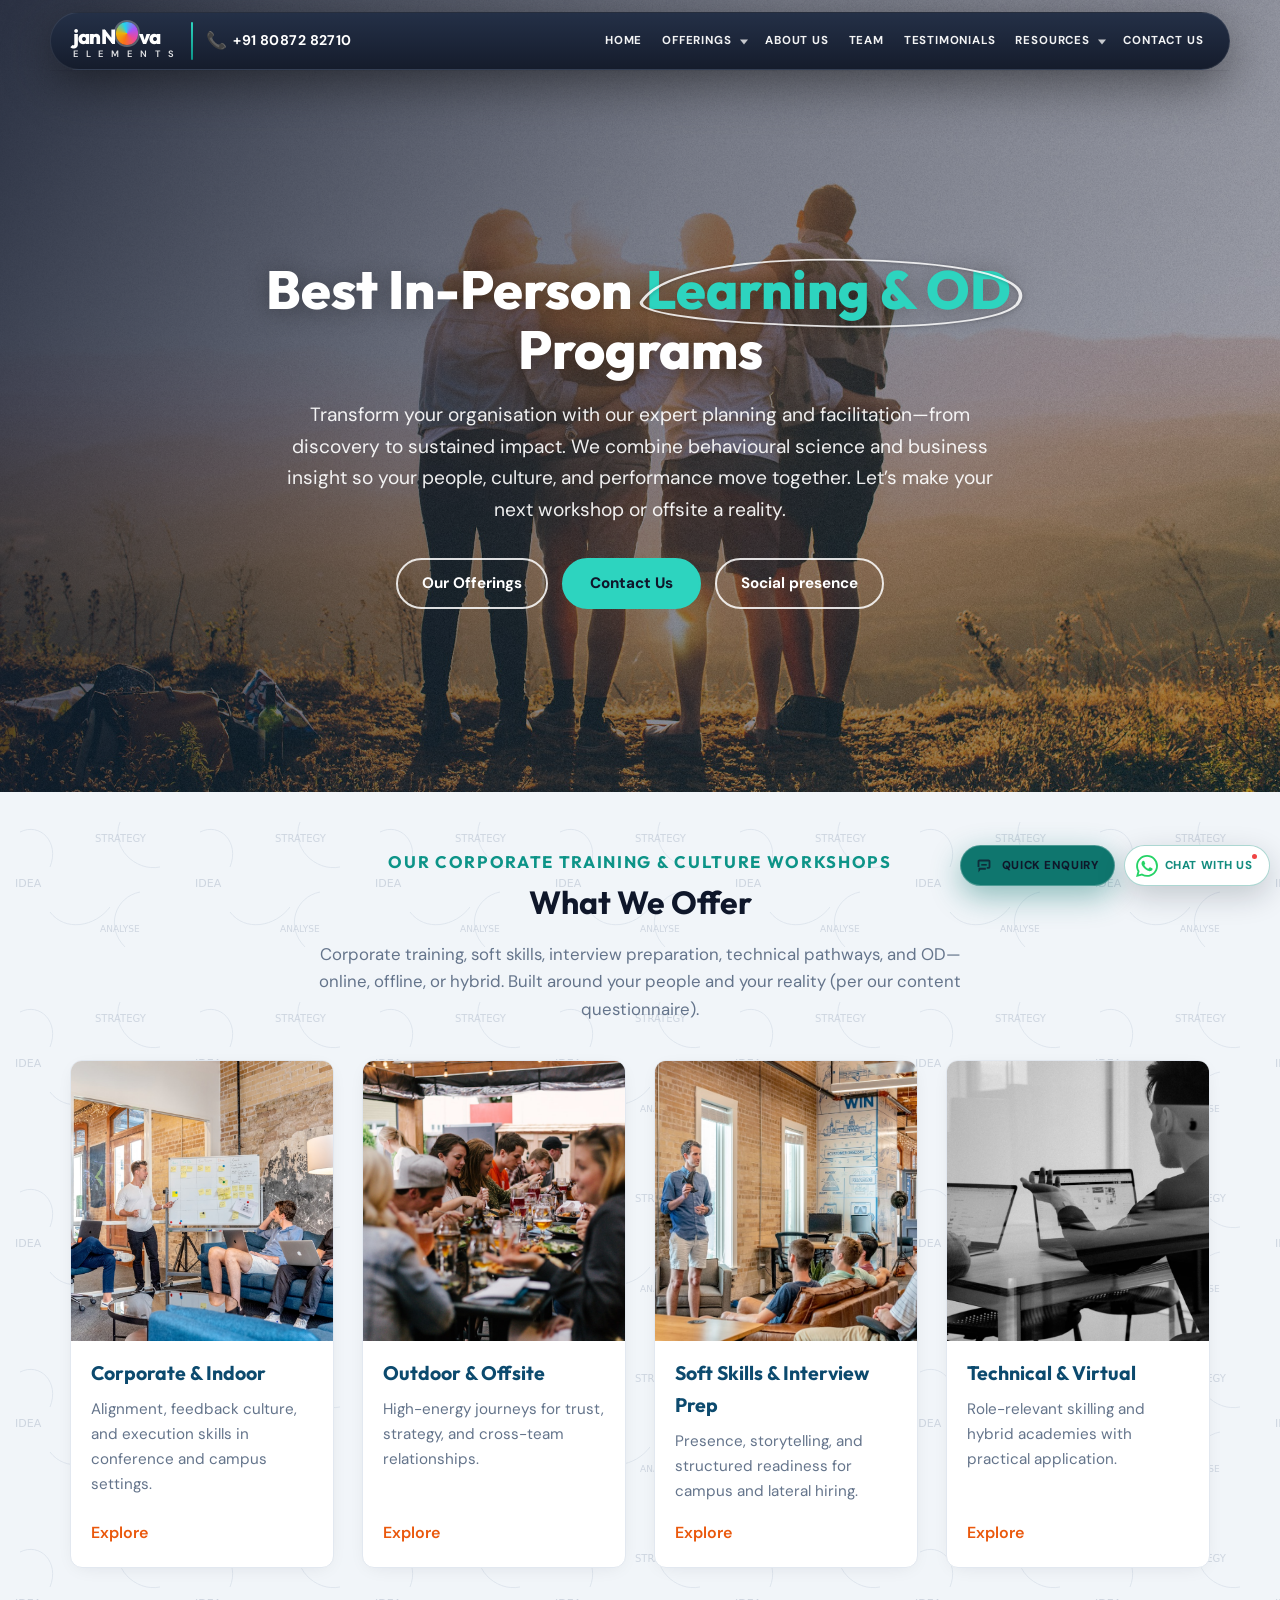
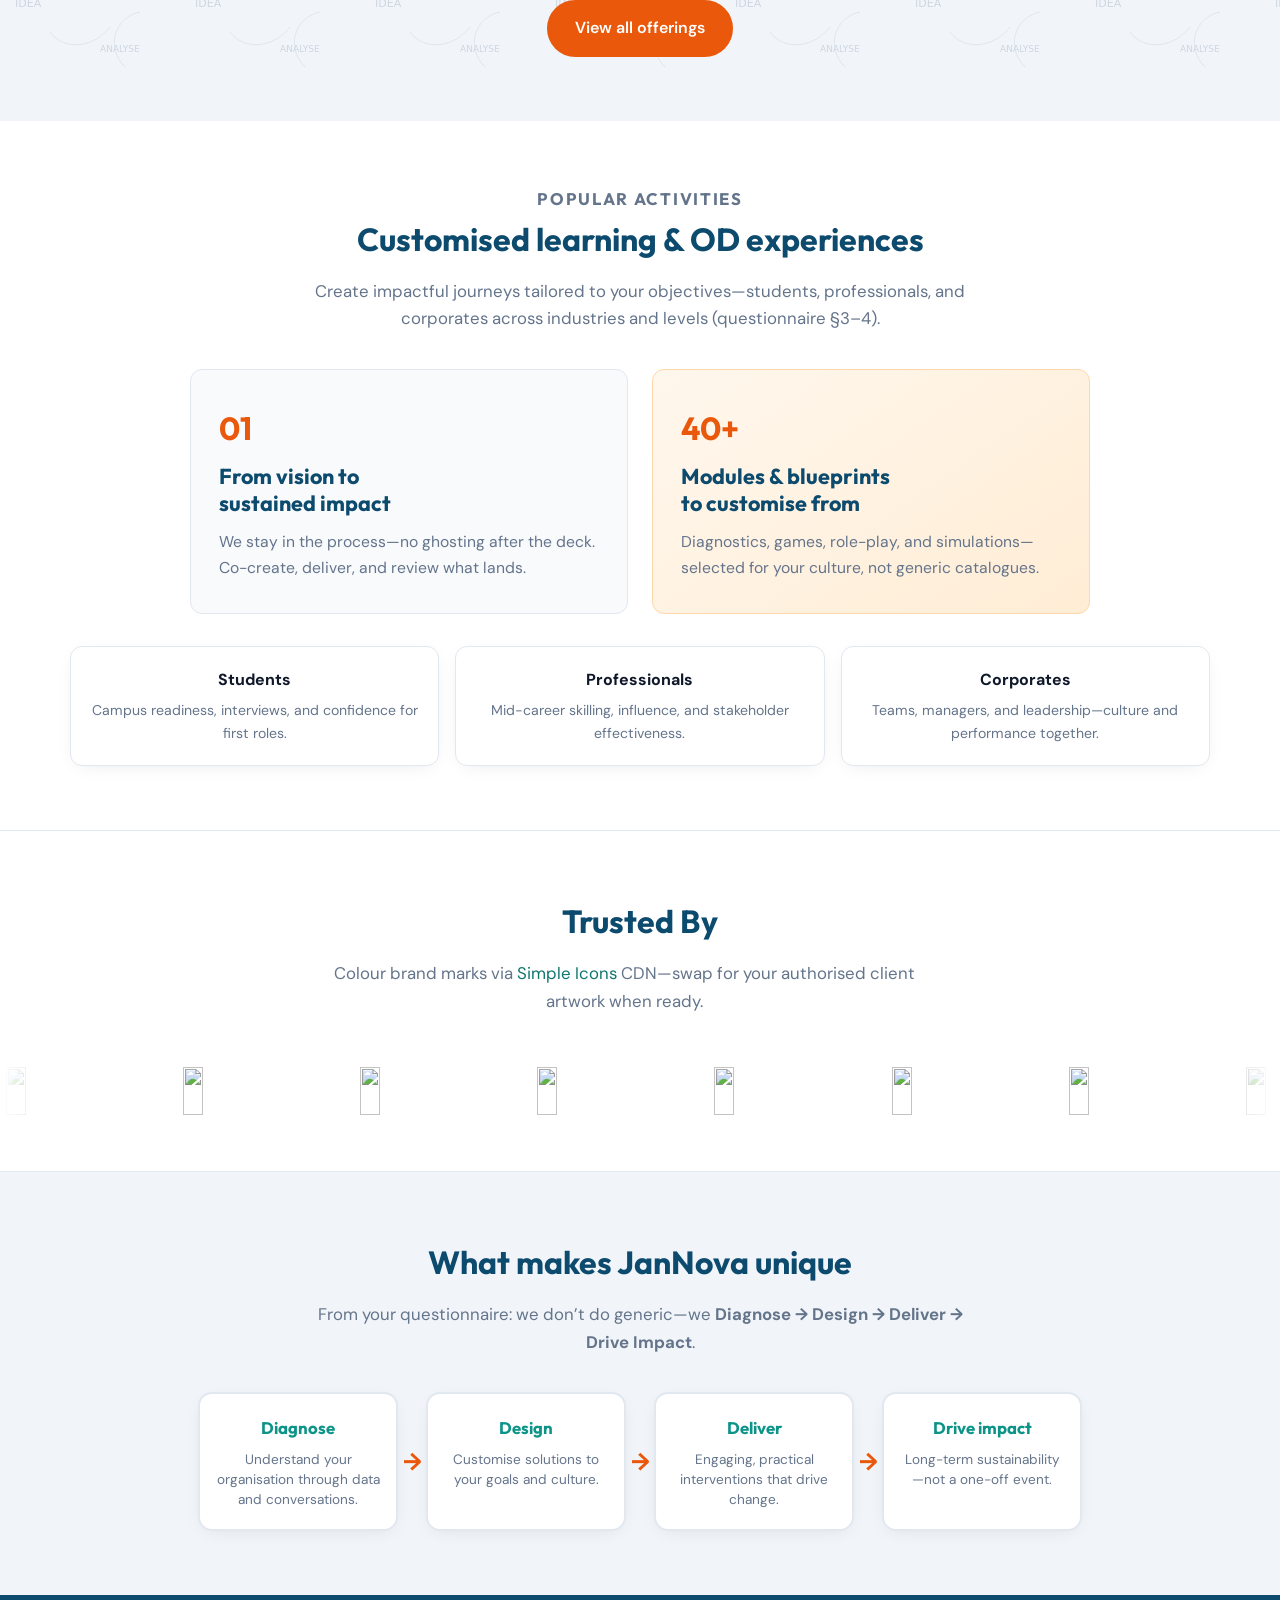
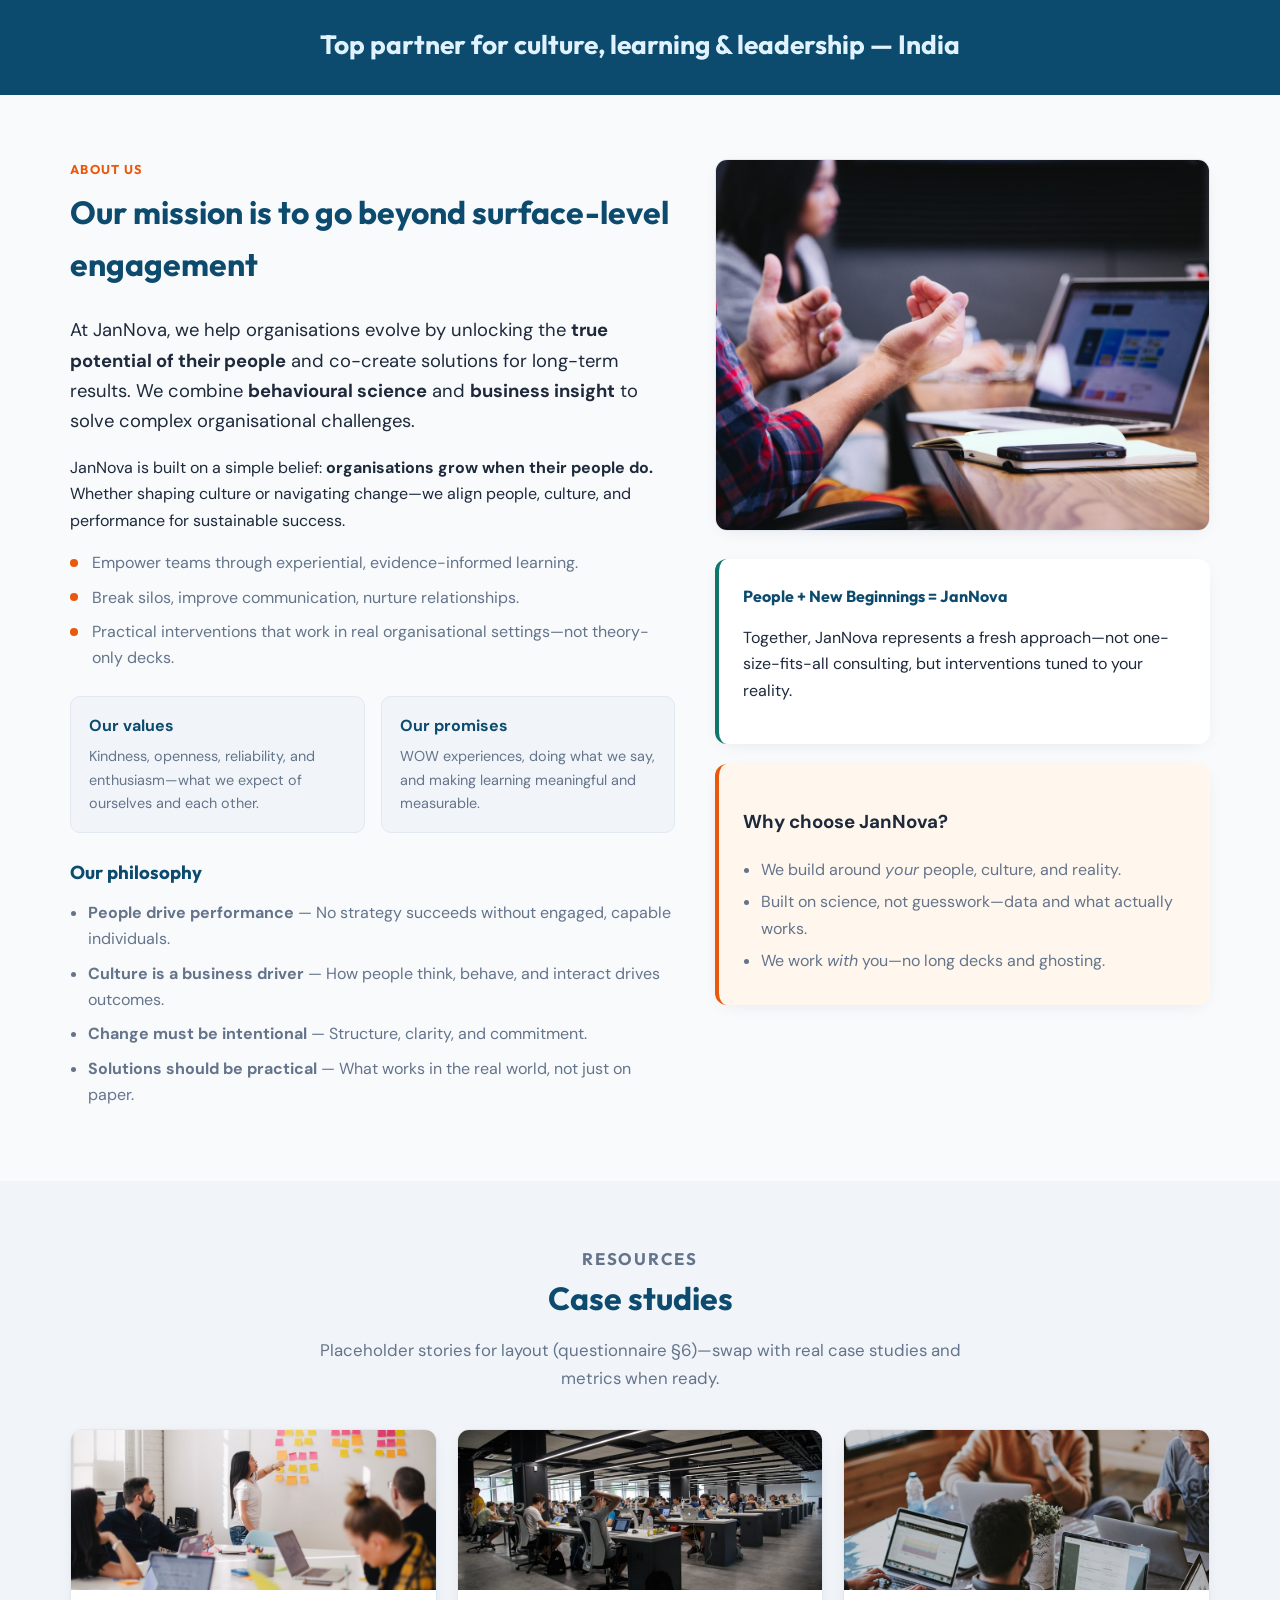
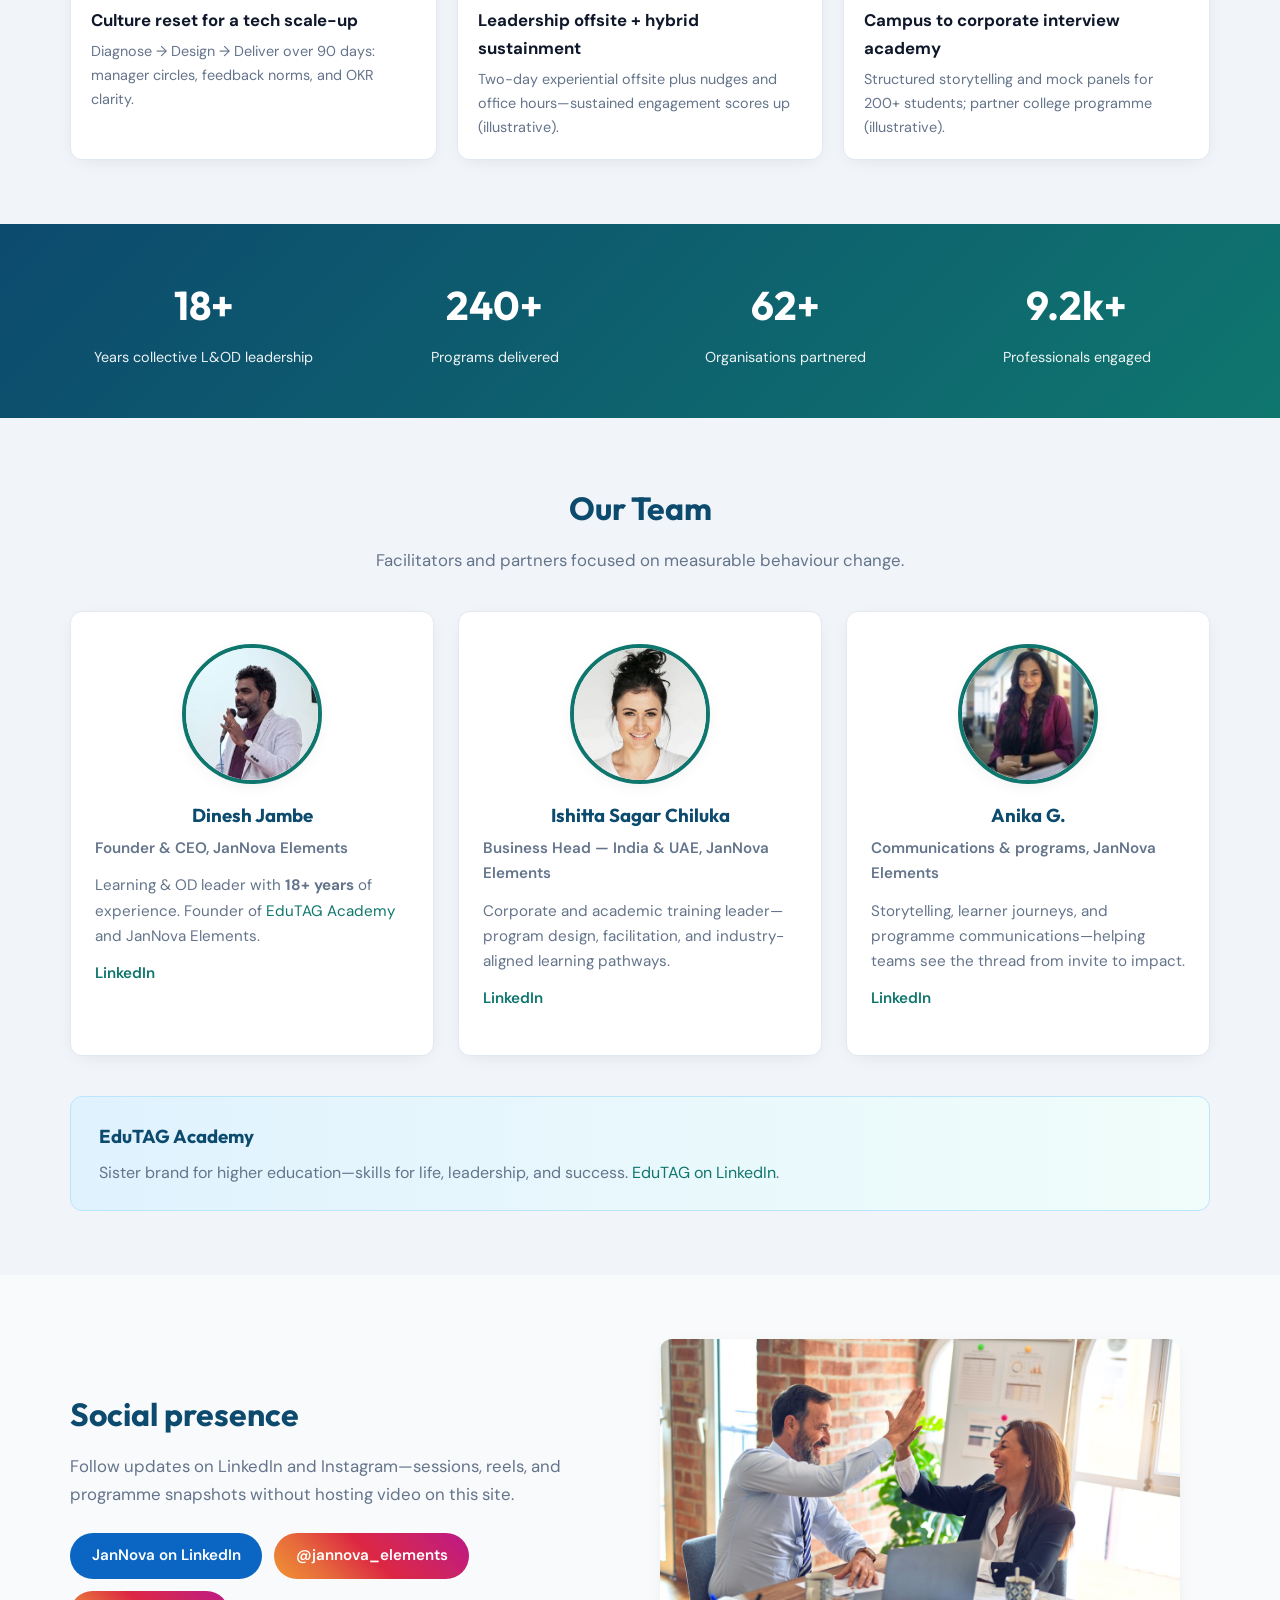
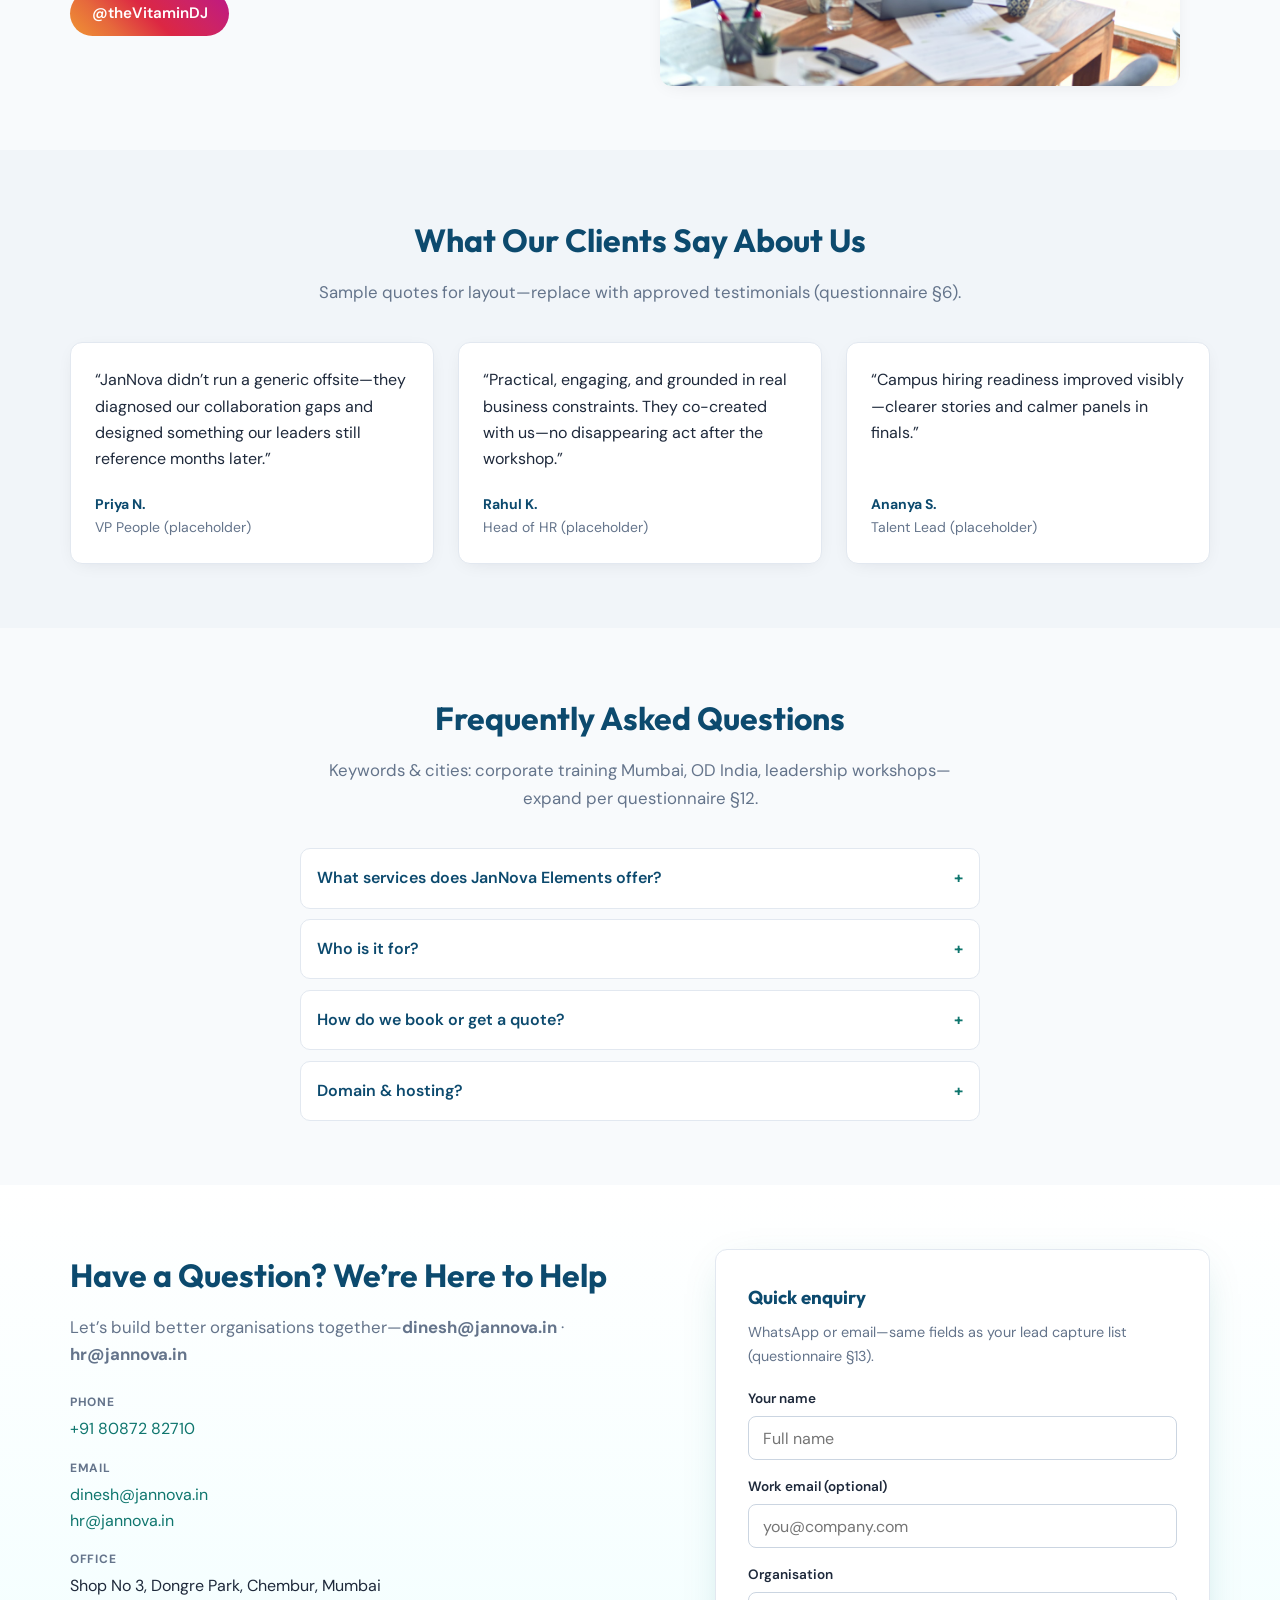
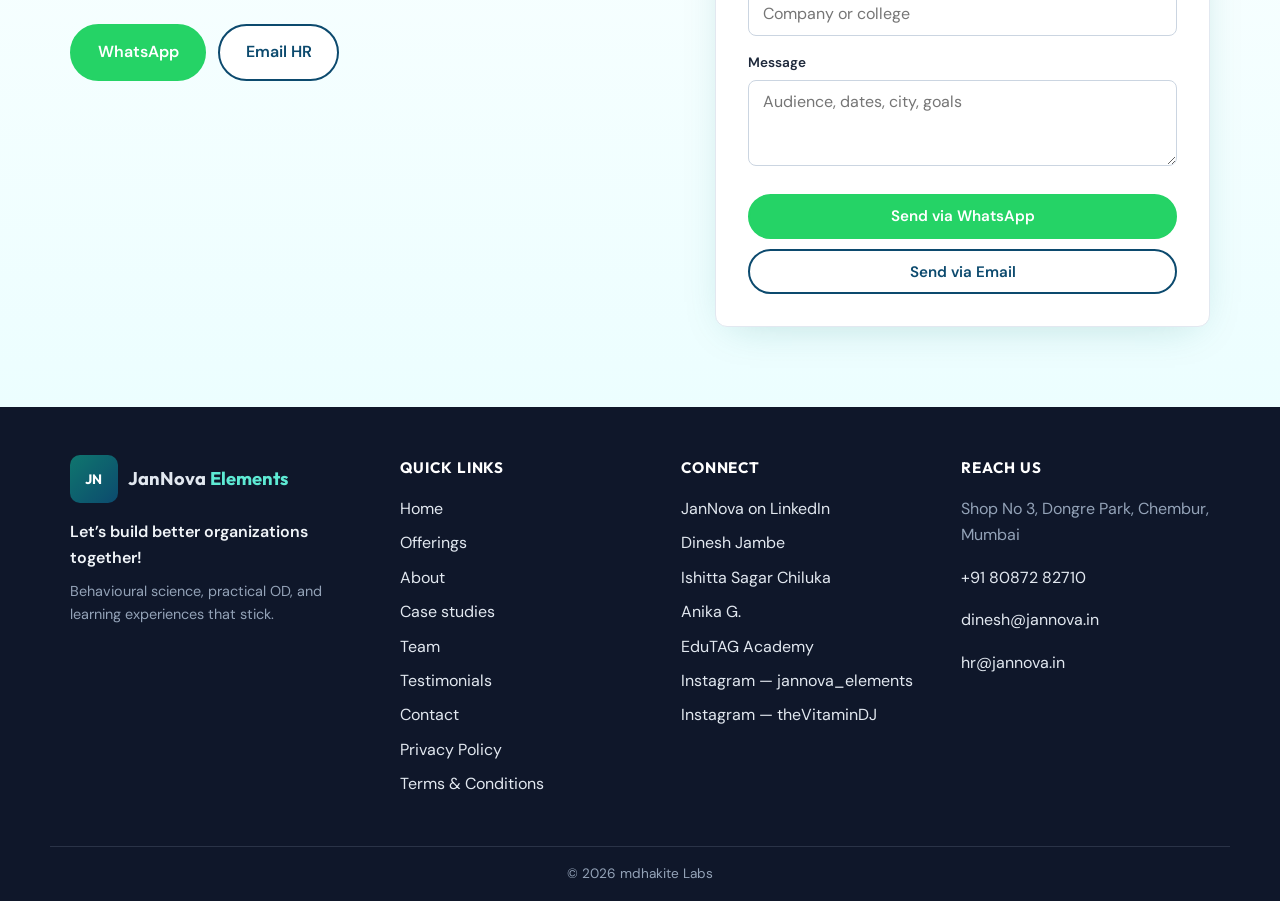
==== index.html @ 7cce92ab "Publish JanNova static site for GitHub Pages Co-authored-by: Cursor <cursoragent@cursor.com>" ====
<!DOCTYPE html>
<html lang="en">
<head>
  <meta charset="UTF-8">
  <meta name="viewport" content="width=device-width, initial-scale=1.0">
  <title>JanNova Elements | Corporate Training, Culture &amp; OD — Mumbai &amp; India</title>
  <meta name="description" content="JanNova Elements: experiential learning, leadership workshops, and organisational development. Diagnose → Design → Deliver → Drive Impact. Chembur, Mumbai.">
  <link rel="preconnect" href="https://fonts.googleapis.com">
  <link rel="preconnect" href="https://fonts.gstatic.com" crossorigin>
  <link rel="preconnect" href="https://cdn.simpleicons.org">
  <link href="https://fonts.googleapis.com/css2?family=DM+Sans:ital,opsz,wght@0,9..40,400;0,9..40,500;0,9..40,600;0,9..40,700;1,9..40,400&family=Outfit:wght@500;600;700;800&display=swap" rel="stylesheet">
  <link rel="stylesheet" href="css/styles.css">
  <link rel="stylesheet" href="css/home-korelate.css">
</head>
<body class="page--home page--korelate-nav">
  <a class="skip-link" href="#main">Skip to content</a>

  <div class="header-wrap header-wrap--korelate" id="headerWrap">
    <header class="site-header site-header--korelate site-header--pill" id="header">
      <div class="site-header__inner site-header__inner--korelate">
        <a href="index.html" class="logo-pill" aria-label="JanNova Elements home">
          <span class="logo-pill__word">janN<span class="logo__korelate-o" aria-hidden="true"></span>va</span>
          <span class="logo-pill__tag">E L E M E N T S</span>
        </a>
        <span class="site-header__divider--teal" aria-hidden="true"></span>
        <a href="tel:+918087282710" class="site-header__phone-pill"><span class="phone-call-emoji" aria-hidden="true">📞</span> +91 80872 82710</a>
        <span class="site-header__spacer" aria-hidden="true"></span>
        <button type="button" class="nav-toggle nav-toggle--on-dark" id="navToggle" aria-label="Open menu" aria-expanded="false" aria-controls="primaryNav">
          <span></span><span></span><span></span>
        </button>
        <nav class="nav" id="primaryNav" aria-label="Primary">
          <div class="nav-drawer__head">
            <a href="index.html" class="nav-drawer__logo" aria-label="JanNova Elements home">
              <span class="nav-drawer__logo-word">janN<span class="logo__korelate-o" aria-hidden="true"></span>va</span>
              <span class="nav-drawer__logo-tag">E L E M E N T S</span>
            </a>
            <button type="button" class="nav-drawer__close" id="navDrawerClose" aria-label="Close menu">
              <span aria-hidden="true">&times;</span>
            </button>
          </div>
          <ul class="nav__list">
            <li><a href="index.html">Home</a></li>
            <li class="nav__item nav__item--has-sub">
              <a href="offerings.html" class="nav__parent">Offerings</a>
              <button type="button" class="nav__sub-toggle" aria-expanded="false" aria-controls="submenu-offerings" aria-label="Offerings submenu"></button>
              <ul class="nav__sub" id="submenu-offerings">
                <li><a href="offerings.html#experiential">Experiential &amp; Indoor</a></li>
                <li><a href="offerings.html#outdoor">Outdoor &amp; Offsites</a></li>
                <li><a href="offerings.html#leadership">Leadership &amp; Academies</a></li>
                <li><a href="offerings.html#csr">CSR &amp; Purpose Labs</a></li>
                <li><a href="offerings.html#virtual">Virtual &amp; Hybrid</a></li>
              </ul>
            </li>
            <li><a href="index.html#about">About Us</a></li>
            <li><a href="index.html#team">Team</a></li>
            <li><a href="index.html#testimonials">Testimonials</a></li>
            <li class="nav__item nav__item--has-sub">
              <a href="#case-studies" class="nav__parent">Resources</a>
              <button type="button" class="nav__sub-toggle" aria-expanded="false" aria-controls="submenu-resources" aria-label="Resources submenu"></button>
              <ul class="nav__sub" id="submenu-resources">
                <li><a href="#case-studies">Case Studies</a></li>
              </ul>
            </li>
            <li><a href="index.html#contact">Contact Us</a></li>
          </ul>
          <div class="nav-drawer__footer">
            <a class="nav-drawer__cta nav-drawer__cta--enquiry" href="#contact">Quick Enquiry</a>
            <a class="nav-drawer__cta nav-drawer__cta--wa" href="https://wa.me/918087282710" target="_blank" rel="noopener noreferrer">Chat With Us</a>
          </div>
        </nav>
      </div>
    </header>
  </div>

  <div class="nav-backdrop" id="navBackdrop" aria-hidden="true"></div>

  <main id="main">
    <section class="hero-full" id="home">
      <div class="hero-full__bg hero-full__bg--home" role="img" aria-label="Team celebrating together outdoors"></div>
      <div class="hero-full__overlay"></div>
      <div class="container hero-full__content">
        <h1>
          Best In-Person
          <span style="white-space:nowrap">
            <span class="hero-full__accent" style="position:relative;display:inline-block;padding:0 0.06em">
              Learning &amp; OD
              <svg class="hero-full__ring" viewBox="0 0 320 120" preserveAspectRatio="none" aria-hidden="true">
                <path d="M 24 78 C 40 28 120 12 200 20 C 280 28 310 52 298 82 C 286 108 220 118 140 112 C 60 106 20 92 24 78 Z" />
              </svg>
            </span>
          </span>
          Programs
        </h1>
        <p class="hero-full__lede">Transform your organisation with our expert planning and facilitation—from discovery to sustained impact. We combine behavioural science and business insight so your people, culture, and performance move together. Let’s make your next workshop or offsite a reality.</p>
        <div class="hero-full__actions">
          <a class="btn btn--hero-outline" href="offerings.html">Our Offerings</a>
          <a class="btn btn--hero-primary" href="#contact">Contact Us</a>
          <a class="btn btn--hero-outline" href="#social">Social presence</a>
        </div>
      </div>
    </section>

    <section class="section section--doodle section--offerings-preview" id="offerings-preview" aria-labelledby="offerings-preview-title">
      <div class="container">
        <header class="section__head section__head--center">
          <p class="section__kicker" id="offerings-preview-title">Our Corporate Training &amp; Culture Workshops</p>
          <h2>What We Offer</h2>
          <p>Corporate training, soft skills, interview preparation, technical pathways, and OD—online, offline, or hybrid. Built around your people and your reality (per our content questionnaire).</p>
        </header>
        <div class="cards cards--4">
          <article class="card card--offer">
            <div class="card__img-wrap">
              <img src="images/home/offering-indoor.jpg" alt="Indoor team workshop" width="600" height="380" loading="lazy">
            </div>
            <h3>Corporate &amp; Indoor</h3>
            <p>Alignment, feedback culture, and execution skills in conference and campus settings.</p>
            <a href="offerings.html#experiential" class="card__link">Explore</a>
          </article>
          <article class="card card--offer">
            <div class="card__img-wrap">
              <img src="images/home/offering-outdoor.jpg" alt="Outdoor team building" width="600" height="380" loading="lazy">
            </div>
            <h3>Outdoor &amp; Offsite</h3>
            <p>High-energy journeys for trust, strategy, and cross-team relationships.</p>
            <a href="offerings.html#outdoor" class="card__link">Explore</a>
          </article>
          <article class="card card--offer">
            <div class="card__img-wrap">
              <img src="images/home/offering-leadership.jpg" alt="Leadership workshop" width="600" height="380" loading="lazy">
            </div>
            <h3>Soft Skills &amp; Interview Prep</h3>
            <p>Presence, storytelling, and structured readiness for campus and lateral hiring.</p>
            <a href="offerings.html#leadership" class="card__link">Explore</a>
          </article>
          <article class="card card--offer">
            <div class="card__img-wrap">
              <img src="images/home/offering-hybrid.jpg" alt="Hybrid learning" width="600" height="380" loading="lazy">
            </div>
            <h3>Technical &amp; Virtual</h3>
            <p>Role-relevant skilling and hybrid academies with practical application.</p>
            <a href="offerings.html#virtual" class="card__link">Explore</a>
          </article>
        </div>
        <div class="section__actions">
          <a class="btn btn--primary btn--lg" href="offerings.html">View all offerings</a>
        </div>
      </div>
    </section>

    <section class="section section--highlights" id="highlights">
      <div class="container">
        <header class="section__head section__head--center">
          <p class="section__kicker">Popular Activities</p>
          <h2>Customised learning &amp; OD experiences</h2>
          <p>Create impactful journeys tailored to your objectives—students, professionals, and corporates across industries and levels (questionnaire §3–4).</p>
        </header>
        <div class="highlights-split">
          <div class="highlight-tile">
            <span class="highlight-tile__num">01</span>
            <h3>From vision to<br>sustained impact</h3>
            <p>We stay in the process—no ghosting after the deck. Co-create, deliver, and review what lands.</p>
          </div>
          <div class="highlight-tile highlight-tile--accent">
            <span class="highlight-tile__num">40+</span>
            <h3>Modules &amp; blueprints<br>to customise from</h3>
            <p>Diagnostics, games, role-play, and simulations—selected for your culture, not generic catalogues.</p>
          </div>
        </div>
        <div class="audience-row" aria-label="Who we serve">
          <div class="audience-card">
            <h3>Students</h3>
            <p>Campus readiness, interviews, and confidence for first roles.</p>
          </div>
          <div class="audience-card">
            <h3>Professionals</h3>
            <p>Mid-career skilling, influence, and stakeholder effectiveness.</p>
          </div>
          <div class="audience-card">
            <h3>Corporates</h3>
            <p>Teams, managers, and leadership—culture and performance together.</p>
          </div>
        </div>
      </div>
    </section>

    <section class="section section--clients section--marquee-wrap" aria-labelledby="trusted-heading">
      <div class="container">
        <header class="section__head section__head--center">
          <h2 id="trusted-heading">Trusted By</h2>
          <p class="trusted-note">Colour brand marks via <a href="https://simpleicons.org/" rel="noopener noreferrer">Simple Icons</a> CDN—swap for your authorised client artwork when ready.</p>
        </header>
      </div>
      <div class="marquee marquee--brands" aria-hidden="true">
        <div class="marquee__track">
          <div class="marquee__group">
            <img src="https://cdn.simpleicons.org/google/4285F4" width="110" height="48" alt="">
            <img src="https://cdn.simpleicons.org/shell/FFD500" width="110" height="48" alt="">
            <img src="https://cdn.simpleicons.org/meta/0668E1" width="110" height="48" alt="">
            <img src="https://cdn.simpleicons.org/siemens/009999" width="110" height="48" alt="">
            <img src="https://cdn.simpleicons.org/accenture/A100FF" width="110" height="48" alt="">
            <img src="https://cdn.simpleicons.org/infosys/007CC3" width="110" height="48" alt="">
            <img src="https://cdn.simpleicons.org/wipro/341A64" width="110" height="48" alt="">
            <img src="https://cdn.simpleicons.org/tcs/E2000F" width="110" height="48" alt="">
            <img src="https://cdn.simpleicons.org/hcl/0F62FE" width="110" height="48" alt="">
            <img src="https://cdn.simpleicons.org/cocacola/F40009" width="110" height="48" alt="">
            <img src="https://cdn.simpleicons.org/sap/0FAAFF" width="110" height="48" alt="">
            <img src="https://cdn.simpleicons.org/spotify/1DB954" width="110" height="48" alt="">
            <img src="https://cdn.simpleicons.org/netflix/E50914" width="110" height="48" alt="">
            <img src="https://cdn.simpleicons.org/mcdonalds/FFBC0D" width="110" height="48" alt="">
            <img src="https://cdn.simpleicons.org/starbucks/00704A" width="110" height="48" alt="">
            <img src="https://cdn.simpleicons.org/uber/000000" width="110" height="48" alt="">
            <img src="https://cdn.simpleicons.org/airbnb/FF5A5F" width="110" height="48" alt="">
            <img src="https://cdn.simpleicons.org/adidas/000000" width="110" height="48" alt="">
            <img src="https://cdn.simpleicons.org/youtube/FF0000" width="110" height="48" alt="">
            <img src="https://cdn.simpleicons.org/docker/2496ED" width="110" height="48" alt="">
          </div>
          <div class="marquee__group">
            <img src="https://cdn.simpleicons.org/google/4285F4" width="110" height="48" alt="">
            <img src="https://cdn.simpleicons.org/shell/FFD500" width="110" height="48" alt="">
            <img src="https://cdn.simpleicons.org/meta/0668E1" width="110" height="48" alt="">
            <img src="https://cdn.simpleicons.org/siemens/009999" width="110" height="48" alt="">
            <img src="https://cdn.simpleicons.org/accenture/A100FF" width="110" height="48" alt="">
            <img src="https://cdn.simpleicons.org/infosys/007CC3" width="110" height="48" alt="">
            <img src="https://cdn.simpleicons.org/wipro/341A64" width="110" height="48" alt="">
            <img src="https://cdn.simpleicons.org/tcs/E2000F" width="110" height="48" alt="">
            <img src="https://cdn.simpleicons.org/hcl/0F62FE" width="110" height="48" alt="">
            <img src="https://cdn.simpleicons.org/cocacola/F40009" width="110" height="48" alt="">
            <img src="https://cdn.simpleicons.org/sap/0FAAFF" width="110" height="48" alt="">
            <img src="https://cdn.simpleicons.org/spotify/1DB954" width="110" height="48" alt="">
            <img src="https://cdn.simpleicons.org/netflix/E50914" width="110" height="48" alt="">
            <img src="https://cdn.simpleicons.org/mcdonalds/FFBC0D" width="110" height="48" alt="">
            <img src="https://cdn.simpleicons.org/starbucks/00704A" width="110" height="48" alt="">
            <img src="https://cdn.simpleicons.org/uber/000000" width="110" height="48" alt="">
            <img src="https://cdn.simpleicons.org/airbnb/FF5A5F" width="110" height="48" alt="">
            <img src="https://cdn.simpleicons.org/adidas/000000" width="110" height="48" alt="">
            <img src="https://cdn.simpleicons.org/youtube/FF0000" width="110" height="48" alt="">
            <img src="https://cdn.simpleicons.org/docker/2496ED" width="110" height="48" alt="">
          </div>
        </div>
      </div>
    </section>

    <section class="section section--muted" id="method">
      <div class="container">
        <header class="section__head section__head--center">
          <h2>What makes JanNova unique</h2>
          <p>From your questionnaire: we don’t do generic—we <strong>Diagnose → Design → Deliver → Drive Impact</strong>.</p>
        </header>
        <figure class="method-flow" aria-label="JanNova methodology flow">
          <div class="method-flow__step">
            <strong>Diagnose</strong>
            <p>Understand your organisation through data and conversations.</p>
          </div>
          <span class="method-flow__arrow" aria-hidden="true">→</span>
          <div class="method-flow__step">
            <strong>Design</strong>
            <p>Customise solutions to your goals and culture.</p>
          </div>
          <span class="method-flow__arrow" aria-hidden="true">→</span>
          <div class="method-flow__step">
            <strong>Deliver</strong>
            <p>Engaging, practical interventions that drive change.</p>
          </div>
          <span class="method-flow__arrow" aria-hidden="true">→</span>
          <div class="method-flow__step">
            <strong>Drive impact</strong>
            <p>Long-term sustainability—not a one-off event.</p>
          </div>
        </figure>
      </div>
    </section>

    <section class="section kicker-banner">
      <div class="container kicker-banner__inner">
        <h2 class="kicker-banner__title">Top partner for culture, learning &amp; leadership — India</h2>
      </div>
    </section>

    <section class="section" id="about">
      <div class="container two-col">
        <div>
          <p class="section__kicker">About Us</p>
          <header class="section__head section__head--left">
            <h2>Our mission is to go beyond surface-level engagement</h2>
          </header>
          <p class="lead">At JanNova, we help organisations evolve by unlocking the <strong>true potential of their people</strong> and co-create solutions for long-term results. We combine <strong>behavioural science</strong> and <strong>business insight</strong> to solve complex organisational challenges.</p>
          <p>JanNova is built on a simple belief: <strong>organisations grow when their people do.</strong> Whether shaping culture or navigating change—we align people, culture, and performance for sustainable success.</p>
          <ul class="pill-list">
            <li>Empower teams through experiential, evidence-informed learning.</li>
            <li>Break silos, improve communication, nurture relationships.</li>
            <li>Practical interventions that work in real organisational settings—not theory-only decks.</li>
          </ul>
          <div class="about-tabs" aria-label="About highlights">
            <div class="about-tab">
              <h3>Our values</h3>
              <p>Kindness, openness, reliability, and enthusiasm—what we expect of ourselves and each other.</p>
            </div>
            <div class="about-tab">
              <h3>Our promises</h3>
              <p>WOW experiences, doing what we say, and making learning meaningful and measurable.</p>
            </div>
          </div>
          <div class="philosophy">
            <h3>Our philosophy</h3>
            <ul class="check-list">
              <li><strong>People drive performance</strong> — No strategy succeeds without engaged, capable individuals.</li>
              <li><strong>Culture is a business driver</strong> — How people think, behave, and interact drives outcomes.</li>
              <li><strong>Change must be intentional</strong> — Structure, clarity, and commitment.</li>
              <li><strong>Solutions should be practical</strong> — What works in the real world, not just on paper.</li>
            </ul>
          </div>
        </div>
        <div class="about-aside">
          <div class="about-visual">
            <img src="images/about/collaboration.jpg" alt="Team collaboration in workshop" width="480" height="360" loading="lazy">
          </div>
          <div class="about-card">
            <p class="about-card__title">People + New Beginnings = JanNova</p>
            <p>Together, JanNova represents a fresh approach—not one-size-fits-all consulting, but interventions tuned to your reality.</p>
          </div>
          <div class="about-card about-card--accent">
            <h3>Why choose JanNova?</h3>
            <ul class="mini-list">
              <li>We build around <em>your</em> people, culture, and reality.</li>
              <li>Built on science, not guesswork—data and what actually works.</li>
              <li>We work <em>with</em> you—no long decks and ghosting.</li>
            </ul>
          </div>
        </div>
      </div>
    </section>

    <section class="section section--muted" id="case-studies">
      <div class="container">
        <header class="section__head section__head--center">
          <p class="section__kicker">Resources</p>
          <h2>Case studies</h2>
          <p>Placeholder stories for layout (questionnaire §6)—swap with real case studies and metrics when ready.</p>
        </header>
        <div class="case-grid">
          <article class="case-card">
            <img src="images/case-studies/culture-reset.jpg" alt="" loading="lazy" width="400" height="160">
            <div class="case-card__body">
              <h3>Culture reset for a tech scale-up</h3>
              <p>Diagnose → Design → Deliver over 90 days: manager circles, feedback norms, and OKR clarity.</p>
            </div>
          </article>
          <article class="case-card">
            <img src="images/case-studies/leadership-offsite.jpg" alt="" loading="lazy" width="400" height="160">
            <div class="case-card__body">
              <h3>Leadership offsite + hybrid sustainment</h3>
              <p>Two-day experiential offsite plus nudges and office hours—sustained engagement scores up (illustrative).</p>
            </div>
          </article>
          <article class="case-card">
            <img src="images/case-studies/campus-academy.jpg" alt="" loading="lazy" width="400" height="160">
            <div class="case-card__body">
              <h3>Campus to corporate interview academy</h3>
              <p>Structured storytelling and mock panels for 200+ students; partner college programme (illustrative).</p>
            </div>
          </article>
        </div>
      </div>
    </section>

    <section class="section stats" aria-labelledby="stats-heading">
      <div class="container stats__grid">
        <h2 id="stats-heading" class="visually-hidden">Impact at a glance</h2>
        <div class="stat">
          <span class="stat__num">18+</span>
          <span class="stat__label">Years collective L&amp;OD leadership</span>
        </div>
        <div class="stat">
          <span class="stat__num">240+</span>
          <span class="stat__label">Programs delivered</span>
        </div>
        <div class="stat">
          <span class="stat__num">62+</span>
          <span class="stat__label">Organisations partnered</span>
        </div>
        <div class="stat">
          <span class="stat__num">9.2k+</span>
          <span class="stat__label">Professionals engaged</span>
        </div>
      </div>
    </section>

    <section class="section section--muted" id="team">
      <div class="container">
        <header class="section__head section__head--center">
          <h2>Our Team</h2>
          <p>Facilitators and partners focused on measurable behaviour change.</p>
        </header>
        <div class="cards cards--3 cards--team">
          <article class="card card--person">
            <div class="card__person-photo">
              <img src="images/team/dinesh.jpg" alt="Dinesh Jambe" width="200" height="200" loading="lazy">
            </div>
            <h3>Dinesh Jambe</h3>
            <p class="card__role">Founder &amp; CEO, JanNova Elements</p>
            <p>Learning &amp; OD leader with <strong>18+ years</strong> of experience. Founder of <a href="https://www.linkedin.com/company/edutag-academy/" target="_blank" rel="noopener noreferrer">EduTAG Academy</a> and JanNova Elements.</p>
            <p><a href="https://www.linkedin.com/in/dinesh-trainer-facilitator/" target="_blank" rel="noopener noreferrer" class="inline-link">LinkedIn</a></p>
          </article>
          <article class="card card--person">
            <div class="card__person-photo">
              <img src="images/team/ishitta.jpg" alt="Ishitta Sagar Chiluka" width="200" height="200" loading="lazy">
            </div>
            <h3>Ishitta Sagar Chiluka</h3>
            <p class="card__role">Business Head — India &amp; UAE, JanNova Elements</p>
            <p>Corporate and academic training leader—program design, facilitation, and industry-aligned learning pathways.</p>
            <p><a href="https://www.linkedin.com/in/ishitta-training-business/" target="_blank" rel="noopener noreferrer" class="inline-link">LinkedIn</a></p>
          </article>
          <article class="card card--person">
            <div class="card__person-photo">
              <img src="images/team/anika.jpg" alt="Anika G." width="200" height="200" loading="lazy">
            </div>
            <h3>Anika G.</h3>
            <p class="card__role">Communications &amp; programs, JanNova Elements</p>
            <p>Storytelling, learner journeys, and programme communications—helping teams see the thread from invite to impact.</p>
            <p><a href="https://www.linkedin.com/in/anikag01/" target="_blank" rel="noopener noreferrer" class="inline-link">LinkedIn</a></p>
          </article>
        </div>
        <div class="edutag-banner">
          <div>
            <h3>EduTAG Academy</h3>
            <p>Sister brand for higher education—skills for life, leadership, and success. <a href="https://www.linkedin.com/company/edutag-academy/" target="_blank" rel="noopener noreferrer">EduTAG on LinkedIn</a>.</p>
          </div>
        </div>
      </div>
    </section>

    <section class="section" id="social">
      <div class="container two-col two-col--reverse">
        <div>
          <header class="section__head section__head--left">
            <h2>Social presence</h2>
            <p>Follow updates on LinkedIn and Instagram—sessions, reels, and programme snapshots without hosting video on this site.</p>
          </header>
          <div class="social-btns">
            <a class="btn btn--linkedin" href="https://www.linkedin.com/company/jannova-elements/" target="_blank" rel="noopener noreferrer">JanNova on LinkedIn</a>
            <a class="btn btn--instagram" href="https://www.instagram.com/jannova_elements/" target="_blank" rel="noopener noreferrer">@jannova_elements</a>
            <a class="btn btn--instagram" href="https://www.instagram.com/theVitaminDJ/" target="_blank" rel="noopener noreferrer">@theVitaminDJ</a>
          </div>
        </div>
        <div class="social-visual">
          <img src="images/social/workshop-reels.jpg" alt="Team after workshop" width="520" height="380" loading="lazy">
        </div>
      </div>
    </section>

    <section class="section section--muted" id="testimonials">
      <div class="container">
        <header class="section__head section__head--center">
          <h2>What Our Clients Say About Us</h2>
          <p>Sample quotes for layout—replace with approved testimonials (questionnaire §6).</p>
        </header>
        <div class="cards cards--3 testimonials">
          <blockquote class="quote-card">
            <p>“JanNova didn’t run a generic offsite—they diagnosed our collaboration gaps and designed something our leaders still reference months later.”</p>
            <footer><strong>Priya N.</strong><span>VP People (placeholder)</span></footer>
          </blockquote>
          <blockquote class="quote-card">
            <p>“Practical, engaging, and grounded in real business constraints. They co-created with us—no disappearing act after the workshop.”</p>
            <footer><strong>Rahul K.</strong><span>Head of HR (placeholder)</span></footer>
          </blockquote>
          <blockquote class="quote-card">
            <p>“Campus hiring readiness improved visibly—clearer stories and calmer panels in finals.”</p>
            <footer><strong>Ananya S.</strong><span>Talent Lead (placeholder)</span></footer>
          </blockquote>
        </div>
      </div>
    </section>

    <section class="section section--faq" id="faq" aria-labelledby="faq-heading">
      <div class="container container--narrow">
        <header class="section__head section__head--center">
          <h2 id="faq-heading">Frequently Asked Questions</h2>
          <p>Keywords &amp; cities: corporate training Mumbai, OD India, leadership workshops—expand per questionnaire §12.</p>
        </header>
        <div class="faq-list">
          <details class="faq-item">
            <summary>What services does JanNova Elements offer?</summary>
            <p>Corporate training, soft skills, interview preparation, technical training, culture and change—customised modes: online, offline, hybrid (questionnaire §3).</p>
          </details>
          <details class="faq-item">
            <summary>Who is it for?</summary>
            <p>Students, professionals, and corporates—freshers through leadership (questionnaire §4).</p>
          </details>
          <details class="faq-item">
            <summary>How do we book or get a quote?</summary>
            <p>Use <strong>Quick enquiry</strong>, <strong>Chat with us</strong> on WhatsApp, the form below, or email <a href="mailto:hr@jannova.in">hr@jannova.in</a> (questionnaire §9).</p>
          </details>
          <details class="faq-item">
            <summary>Domain &amp; hosting?</summary>
            <p>Prepared for <strong>jannova.in</strong> on <strong>GitHub Pages</strong> per your technical notes (questionnaire §13).</p>
          </details>
        </div>
      </div>
    </section>

    <section class="section section--cta" id="contact">
      <div class="container two-col contact-grid">
        <div>
          <header class="section__head section__head--left">
            <h2>Have a Question? We’re Here to Help</h2>
            <p>Let’s build better organisations together—<strong>dinesh@jannova.in</strong> · <strong>hr@jannova.in</strong></p>
          </header>
          <ul class="contact-list">
            <li>
              <span class="contact-list__label">Phone</span>
              <a href="tel:+918087282710">+91 80872 82710</a>
            </li>
            <li>
              <span class="contact-list__label">Email</span>
              <a href="mailto:dinesh@jannova.in">dinesh@jannova.in</a><br>
              <a href="mailto:hr@jannova.in">hr@jannova.in</a>
            </li>
            <li>
              <span class="contact-list__label">Office</span>
              <span>Shop No 3, Dongre Park, Chembur, Mumbai</span>
            </li>
          </ul>
          <div class="contact-actions">
            <a class="btn btn--whatsapp btn--lg" href="https://wa.me/918087282710" target="_blank" rel="noopener noreferrer">WhatsApp</a>
            <a class="btn btn--outline btn--lg" href="mailto:hr@jannova.in">Email HR</a>
          </div>
        </div>
        <div class="contact-card">
          <h3>Quick enquiry</h3>
          <p class="contact-card__hint">WhatsApp or email—same fields as your lead capture list (questionnaire §13).</p>
          <form class="enquiry-form" id="enquiryForm" action="#" method="get">
            <label for="name">Your name</label>
            <input id="name" name="name" type="text" autocomplete="name" placeholder="Full name" required>
            <label for="email">Work email (optional)</label>
            <input id="email" name="email" type="email" autocomplete="email" placeholder="you@company.com">
            <label for="org">Organisation</label>
            <input id="org" name="org" type="text" autocomplete="organization" placeholder="Company or college">
            <label for="need">Message</label>
            <textarea id="need" name="need" rows="3" placeholder="Audience, dates, city, goals" required></textarea>
            <div class="enquiry-form__buttons">
              <button type="button" class="btn btn--whatsapp btn--block" id="btnWhatsapp">Send via WhatsApp</button>
              <button type="button" class="btn btn--outline btn--block" id="btnEmail">Send via Email</button>
            </div>
          </form>
        </div>
      </div>
    </section>
  </main>

  <footer class="site-footer">
    <div class="container site-footer__grid">
      <div>
        <a href="index.html" class="logo logo--footer">
          <span class="logo__mark">JN</span>
          <span class="logo__text">JanNova <em>Elements</em></span>
        </a>
        <p class="footer-tagline">Let’s build better organizations together!</p>
        <p class="footer-copy">Behavioural science, practical OD, and learning experiences that stick.</p>
      </div>
      <div>
        <h4 class="footer-heading">Quick links</h4>
        <ul class="footer-links">
          <li><a href="index.html">Home</a></li>
          <li><a href="offerings.html">Offerings</a></li>
          <li><a href="index.html#about">About</a></li>
          <li><a href="index.html#case-studies">Case studies</a></li>
          <li><a href="index.html#team">Team</a></li>
          <li><a href="index.html#testimonials">Testimonials</a></li>
          <li><a href="index.html#contact">Contact</a></li>
          <li><a href="privacy.html">Privacy Policy</a></li>
          <li><a href="terms.html">Terms &amp; Conditions</a></li>
        </ul>
      </div>
      <div>
        <h4 class="footer-heading">Connect</h4>
        <ul class="footer-links">
          <li><a href="https://www.linkedin.com/company/jannova-elements/" target="_blank" rel="noopener noreferrer">JanNova on LinkedIn</a></li>
          <li><a href="https://www.linkedin.com/in/dinesh-trainer-facilitator/" target="_blank" rel="noopener noreferrer">Dinesh Jambe</a></li>
          <li><a href="https://www.linkedin.com/in/ishitta-training-business/" target="_blank" rel="noopener noreferrer">Ishitta Sagar Chiluka</a></li>
          <li><a href="https://www.linkedin.com/in/anikag01/" target="_blank" rel="noopener noreferrer">Anika G.</a></li>
          <li><a href="https://www.linkedin.com/company/edutag-academy/" target="_blank" rel="noopener noreferrer">EduTAG Academy</a></li>
          <li><a href="https://www.instagram.com/jannova_elements/" target="_blank" rel="noopener noreferrer">Instagram — jannova_elements</a></li>
          <li><a href="https://www.instagram.com/theVitaminDJ/" target="_blank" rel="noopener noreferrer">Instagram — theVitaminDJ</a></li>
        </ul>
      </div>
      <div>
        <h4 class="footer-heading">Reach us</h4>
        <p class="footer-address">Shop No 3, Dongre Park, Chembur, Mumbai</p>
        <p><a href="tel:+918087282710">+91 80872 82710</a></p>
        <p><a href="mailto:dinesh@jannova.in">dinesh@jannova.in</a></p>
        <p><a href="mailto:hr@jannova.in">hr@jannova.in</a></p>
      </div>
    </div>
    <div class="container site-footer__base">
      <p>&copy; <span id="year"></span> mdhakite Labs</p>
    </div>
  </footer>

  <div class="fab-bar" role="complementary" aria-label="Quick contact">
    <a href="#contact" class="fab-bar__enquiry">
      <svg class="fab-bar__svg" width="22" height="22" viewBox="0 0 24 24" fill="none" aria-hidden="true">
        <path d="M6 14h8v2H8l-2 3V14zm11-9c1.1 0 2 .9 2 2v6c0 1.1-.9 2-2 2h-2v-2h2V7H7v6H5V7c0-1.1.9-2 2-2h10z" fill="currentColor" opacity="0.85"/>
        <path d="M9 10h6v1.5H9V10z" fill="currentColor"/>
      </svg>
      Quick Enquiry
    </a>
    <a href="https://wa.me/918087282710" class="fab-bar__chat" target="_blank" rel="noopener noreferrer">
      <span class="fab-bar__dot" aria-hidden="true"></span>
      <svg width="22" height="22" viewBox="0 0 24 24" aria-hidden="true"><path fill="#25D366" d="M17.472 14.382c-.297-.149-1.758-.867-2.03-.967-.273-.099-.471-.148-.67.15-.197.297-.767.966-.94 1.164-.173.199-.347.223-.644.075-.297-.15-1.255-.463-2.39-1.475-.883-.788-1.48-1.761-1.653-2.059-.173-.297-.018-.458.13-.606.134-.133.298-.347.446-.52.149-.174.198-.298.298-.497.099-.198.05-.371-.025-.52-.075-.149-.669-1.612-.916-2.207-.242-.579-.487-.5-.669-.51-.173-.008-.371-.01-.57-.01-.198 0-.52.074-.792.372-.272.297-1.04 1.016-1.04 2.479 0 1.462 1.065 2.875 1.213 3.074.149.198 2.096 3.2 5.077 4.487.709.306 1.262.489 1.694.625.712.227 1.36.195 1.871.118.571-.085 1.758-.719 2.006-1.413.248-.694.248-1.289.173-1.413-.074-.124-.272-.198-.57-.347m-5.421 7.403h-.004a9.87 9.87 0 01-5.031-1.378l-.361-.214-3.741.982.998-3.648-.235-.374a9.86 9.86 0 01-1.51-5.26c.001-5.45 4.436-9.884 9.888-9.884 2.64 0 5.122 1.03 6.988 2.898a9.825 9.825 0 012.893 6.994c-.003 5.45-4.435 9.884-9.885 9.884m8.413-18.297A11.815 11.815 0 0012.05 0C5.495 0 .16 5.335.157 11.892c0 2.096.547 4.142 1.588 5.945L.057 24l6.305-1.654a11.882 11.882 0 005.683 1.448h.005c6.554 0 11.89-5.335 11.893-11.893a11.821 11.821 0 00-3.48-8.413Z"/></svg>
      Chat With Us
    </a>
  </div>

  <script src="js/main.js" defer></script>
</body>
</html>
---- css/styles.css ----
/* JanNova Elements — Korelate-inspired corporate training layout */
:root {
  --color-bg: #f8fafc;
  --color-surface: #ffffff;
  --color-text: #1e293b;
  --color-muted: #64748b;
  --color-primary: #0f766e;
  --color-primary-dark: #0d5c56;
  --color-accent: #ea580c;
  --color-accent-soft: #fff7ed;
  --color-header: #0c4a6e;
  --font-body: "DM Sans", system-ui, sans-serif;
  --font-display: "Outfit", system-ui, sans-serif;
  --radius: 12px;
  --shadow: 0 10px 40px -15px rgba(15, 118, 110, 0.25);
  --shadow-sm: 0 4px 20px -8px rgba(15, 23, 42, 0.12);
  --max-w: 1180px;
  --header-h: 76px;
}

*,
*::before,
*::after {
  box-sizing: border-box;
}

html {
  scroll-behavior: smooth;
}

body {
  margin: 0;
  font-family: var(--font-body);
  font-size: 1rem;
  line-height: 1.65;
  color: var(--color-text);
  background: var(--color-bg);
}

img {
  max-width: 100%;
  height: auto;
  display: block;
}

a {
  color: var(--color-primary);
  text-decoration: none;
}

a:hover {
  text-decoration: underline;
}

.container {
  width: 100%;
  max-width: var(--max-w);
  margin: 0 auto;
  padding: 0 1.25rem;
}

.skip-link {
  position: absolute;
  left: -9999px;
  top: 0;
  padding: 0.75rem 1rem;
  background: var(--color-header);
  color: #fff;
  z-index: 1000;
}

.skip-link:focus {
  left: 1rem;
  top: 1rem;
  outline: 2px solid #fff;
}

.visually-hidden {
  position: absolute;
  width: 1px;
  height: 1px;
  padding: 0;
  margin: -1px;
  overflow: hidden;
  clip: rect(0, 0, 0, 0);
  border: 0;
}

/* Top bar */
.top-bar {
  background: var(--color-header);
  color: #e0f2fe;
  font-size: 0.875rem;
}

.top-bar__inner {
  display: flex;
  align-items: center;
  gap: 0.75rem;
  min-height: 36px;
}

.top-bar__link {
  color: inherit;
}

.top-bar__link:hover {
  color: #fff;
  text-decoration: none;
}

.top-bar__sep {
  width: 1px;
  height: 14px;
  background: rgba(255, 255, 255, 0.35);
}

@media (max-width: 520px) {
  .top-bar__sep--hide-sm,
  .top-bar__link--hide-sm {
    display: none;
  }
}

/* Sticky band (top bar + main nav) — Korelate-style */
.header-wrap {
  position: sticky;
  top: 0;
  z-index: 200;
  background: var(--color-surface);
  box-shadow: 0 1px 0 rgba(15, 23, 42, 0.06), 0 8px 24px -12px rgba(15, 23, 42, 0.12);
}

/* Header */
.site-header {
  background: var(--color-surface);
  border-top: 1px solid rgba(148, 163, 184, 0.15);
}

.site-header__inner {
  display: flex;
  align-items: center;
  justify-content: space-between;
  min-height: var(--header-h);
  gap: 1rem;
}

.logo {
  display: inline-flex;
  align-items: center;
  gap: 0.65rem;
  color: var(--color-text);
  text-decoration: none;
  font-family: var(--font-display);
  font-weight: 700;
  font-size: 1.15rem;
}

.logo:hover {
  text-decoration: none;
  color: var(--color-primary);
}

.logo__mark {
  display: inline-flex;
  align-items: center;
  justify-content: center;
  width: 42px;
  height: 42px;
  background: linear-gradient(135deg, var(--color-primary), var(--color-header));
  color: #fff;
  border-radius: 10px;
  font-size: 0.85rem;
  letter-spacing: 0.02em;
}

.logo__text em {
  font-style: normal;
  color: var(--color-primary);
}

.logo--footer .logo__mark {
  width: 48px;
  height: 48px;
}

.nav-toggle {
  display: none;
  flex-direction: column;
  justify-content: center;
  gap: 6px;
  width: 44px;
  height: 44px;
  padding: 0;
  border: none;
  background: transparent;
  cursor: pointer;
}

.nav-toggle span {
  display: block;
  height: 2px;
  background: var(--color-text);
  border-radius: 1px;
}

.nav__list {
  list-style: none;
  margin: 0;
  padding: 0;
  display: flex;
  flex-wrap: wrap;
  gap: 0.15rem 0.25rem;
  align-items: center;
}

.nav__list > li > a:not(.nav__parent),
.nav__list > li.nav__item--has-sub > .nav__parent {
  color: var(--color-text);
  font-weight: 600;
  font-size: 0.8125rem;
  letter-spacing: 0.04em;
  text-transform: uppercase;
  padding: 0.5rem 0.65rem;
  border-radius: 6px;
  display: inline-block;
}

.nav__list > li > a:hover,
.nav__list > li > a:focus-visible,
.nav__parent:hover,
.nav__parent:focus-visible {
  color: var(--color-primary);
  text-decoration: none;
  background: rgba(15, 118, 110, 0.06);
}

.nav__item {
  position: relative;
}

.nav__item--has-sub > .nav__parent {
  padding-right: 1.35rem;
  position: relative;
}

.nav__item--has-sub > .nav__parent::after {
  content: "";
  position: absolute;
  right: 0.35rem;
  top: 50%;
  width: 0;
  height: 0;
  border-left: 4px solid transparent;
  border-right: 4px solid transparent;
  border-top: 5px solid var(--color-muted);
  transform: translateY(-30%);
}

.nav__sub-toggle {
  display: none;
}

.nav__sub {
  list-style: none;
  margin: 0;
  padding: 0.5rem 0;
  position: absolute;
  top: 100%;
  left: 0;
  min-width: 240px;
  background: var(--color-surface);
  border-radius: var(--radius);
  box-shadow: 0 16px 48px -12px rgba(15, 23, 42, 0.2);
  border: 1px solid #e2e8f0;
  opacity: 0;
  visibility: hidden;
  transform: translateY(6px);
  transition: opacity 0.2s, transform 0.2s, visibility 0.2s;
  z-index: 50;
}

.nav__sub a {
  display: block;
  padding: 0.5rem 1.1rem;
  font-size: 0.9rem;
  font-weight: 500;
  text-transform: none;
  letter-spacing: normal;
  color: var(--color-text);
}

.nav__sub a:hover {
  background: #f1f5f9;
  color: var(--color-primary);
  text-decoration: none;
}

@media (hover: hover) and (pointer: fine) {
  .nav__item--has-sub:hover .nav__sub,
  .nav__item--has-sub:focus-within .nav__sub {
    opacity: 1;
    visibility: visible;
    transform: translateY(0);
  }
}

.nav__cta {
  display: flex;
  align-items: center;
  gap: 0.5rem;
  margin-left: 0.5rem;
  padding-left: 0.75rem;
  border-left: 1px solid #e2e8f0;
}

.btn--header-call {
  background: transparent;
  color: var(--color-header);
  border: 2px solid #cbd5e1;
  font-size: 0.8rem;
  padding: 0.5rem 0.9rem;
}

.btn--header-call:hover {
  border-color: var(--color-primary);
  color: var(--color-primary);
  background: rgba(15, 118, 110, 0.06);
}

.site-header--simple .site-header__actions {
  display: flex;
  align-items: center;
  gap: 1rem;
}

.simple-nav-link {
  font-weight: 600;
  color: var(--color-text);
}

.simple-nav-link:hover {
  color: var(--color-primary);
  text-decoration: none;
}

.nav {
  display: flex;
  align-items: center;
  gap: 1.5rem;
}

/* Korelate mobile drawer chrome (hidden on desktop) */
.nav-drawer__head,
.nav-drawer__footer {
  display: none;
}

.btn--nav {
  flex-shrink: 0;
}

/* Buttons */
.btn {
  display: inline-flex;
  align-items: center;
  justify-content: center;
  gap: 0.5rem;
  padding: 0.65rem 1.35rem;
  font-family: inherit;
  font-size: 0.95rem;
  font-weight: 600;
  border-radius: 999px;
  border: 2px solid transparent;
  cursor: pointer;
  text-decoration: none;
  transition: background 0.2s, color 0.2s, border-color 0.2s, transform 0.15s;
}

.btn:hover {
  text-decoration: none;
}

.btn--primary {
  background: var(--color-accent);
  color: #fff;
  border-color: var(--color-accent);
}

.btn--primary:hover {
  background: #c2410c;
  border-color: #c2410c;
  color: #fff;
}

.btn--outline {
  background: var(--color-surface);
  color: var(--color-header);
  border: 2px solid var(--color-header);
}

.btn--outline:hover {
  background: var(--color-header);
  color: #fff;
}

.btn--ghost {
  background: transparent;
  border-color: var(--color-primary);
  color: var(--color-primary);
}

.btn--ghost:hover {
  background: rgba(15, 118, 110, 0.08);
  color: var(--color-primary-dark);
}

.btn--whatsapp {
  background: #25d366;
  color: #fff;
  border-color: #25d366;
}

.btn--whatsapp:hover {
  background: #1da851;
  border-color: #1da851;
  color: #fff;
}

.btn--instagram {
  background: linear-gradient(45deg, #f09433, #e6683c, #dc2743, #cc2366, #bc1888);
  color: #fff;
  border: none;
}

.btn--instagram:hover {
  filter: brightness(1.05);
  color: #fff;
}

.btn--linkedin {
  background: #0a66c2;
  color: #fff;
  border: none;
}

.btn--linkedin:hover {
  background: #004182;
  color: #fff;
  filter: none;
}

.btn--lg {
  padding: 0.85rem 1.6rem;
  font-size: 1rem;
}

.btn--block {
  width: 100%;
}

/* Hero */
.hero {
  position: relative;
  padding: 3rem 0 3.5rem;
  overflow: hidden;
  background: linear-gradient(165deg, #ecfeff 0%, var(--color-bg) 45%, #fff 100%);
}

.hero--korelate {
  padding: 3.25rem 0 4rem;
}

.hero--korelate h1 {
  font-size: clamp(2.1rem, 4.6vw, 3.05rem);
  line-height: 1.12;
  font-weight: 700;
}

.hero__media--lift {
  box-shadow: 0 24px 60px -20px rgba(12, 74, 110, 0.35);
}

.hero__media--lift img {
  aspect-ratio: 5 / 4.2;
  object-position: center 20%;
}

.hero__bg {
  position: absolute;
  inset: 0;
  background: radial-gradient(ellipse 80% 60% at 70% -10%, rgba(14, 165, 233, 0.18), transparent),
    radial-gradient(ellipse 50% 40% at 10% 80%, rgba(15, 118, 110, 0.12), transparent);
  pointer-events: none;
}

.hero__grid {
  position: relative;
  display: grid;
  grid-template-columns: 1fr 1fr;
  gap: 2.5rem;
  align-items: center;
}

.hero__content {
  max-width: 34rem;
}

.eyebrow {
  text-transform: uppercase;
  letter-spacing: 0.12em;
  font-size: 0.75rem;
  font-weight: 700;
  color: var(--color-primary);
  margin: 0 0 0.75rem;
}

.hero h1 {
  font-family: var(--font-display);
  font-size: clamp(2rem, 4vw, 2.75rem);
  line-height:1.15;
  margin: 0 0 1rem;
  color: var(--color-header);
}

.hero__accent {
  color: var(--color-accent);
}

.hero__lede {
  font-size: 1.1rem;
  color: var(--color-muted);
  margin: 0 0 1.75rem;
}

.hero__actions {
  display: flex;
  flex-wrap: wrap;
  gap: 0.75rem;
}

.hero__media {
  border-radius: var(--radius);
  overflow: hidden;
  box-shadow: var(--shadow);
  border: 1px solid rgba(15, 118, 110, 0.15);
}

.hero__media img {
  width: 100%;
  object-fit: cover;
  aspect-ratio: 5/4;
}

/* Sections */
.section {
  padding: 4rem 0;
}

.section--muted {
  background: #f1f5f9;
}

.section--clients {
  background: var(--color-surface);
  border-top: 1px solid #e2e8f0;
  border-bottom: 1px solid #e2e8f0;
}

.section--cta {
  background: linear-gradient(180deg, #fff 0%, #ecfeff 100%);
}

.section__head {
  margin-bottom: 2.25rem;
  max-width: 42rem;
}

.section__head--center {
  text-align: center;
  margin-left: auto;
  margin-right: auto;
}

.section__head--left {
  text-align: left;
  margin-bottom: 1.5rem;
}

.section__head h2 {
  font-family: var(--font-display);
  font-size: clamp(1.65rem, 3vw, 2rem);
  margin: 0 0 0.75rem;
  color: var(--color-header);
}

.section__head p {
  margin: 0;
  color: var(--color-muted);
  font-size: 1.05rem;
}

.section__kicker {
  font-family: var(--font-display);
  font-size: 0.8rem;
  font-weight: 700;
  letter-spacing: 0.1em;
  text-transform: uppercase;
  color: var(--color-accent);
  margin: 0 0 0.35rem;
}

.section--tight-top {
  padding-top: 2.5rem;
}

.section__actions {
  text-align: center;
  margin-top: 2rem;
}

.text-center {
  text-align: center;
}

.container--narrow {
  max-width: 720px;
}

/* Page hero (inner pages) */
.page-hero {
  padding: 2.5rem 0 1.5rem;
  background: linear-gradient(180deg, #f8fafc 0%, #fff 100%);
  border-bottom: 1px solid #e2e8f0;
}

.page-hero__eyebrow {
  font-size: 0.8rem;
  font-weight: 700;
  letter-spacing: 0.12em;
  text-transform: uppercase;
  color: var(--color-primary);
  margin: 0 0 0.5rem;
}

.page-hero__title {
  font-family: var(--font-display);
  font-size: clamp(1.85rem, 3.5vw, 2.6rem);
  color: var(--color-header);
  line-height: 1.15;
  margin: 0 0 1rem;
  max-width: 880px;
}

.page-hero__lede {
  margin: 0;
  font-size: 1.1rem;
  color: var(--color-muted);
  max-width: 900px;
  line-height: 1.7;
}

/* Highlight tiles (Korelate “Popular” style) */
.section--highlights {
  background: var(--color-surface);
}

.highlights-split {
  display: grid;
  grid-template-columns: 1fr 1fr;
  gap: 1.5rem;
  max-width: 900px;
  margin: 0 auto;
}

.highlight-tile {
  background: #f8fafc;
  border: 1px solid #e2e8f0;
  border-radius: var(--radius);
  padding: 2rem 1.75rem;
}

.highlight-tile--accent {
  background: linear-gradient(145deg, #fff7ed, #ffedd5);
  border-color: #fed7aa;
}

.highlight-tile__num {
  font-family: var(--font-display);
  font-size: 2rem;
  font-weight: 700;
  color: var(--color-accent);
  display: block;
  margin-bottom: 0.5rem;
}

.highlight-tile h3 {
  font-family: var(--font-display);
  font-size: 1.35rem;
  line-height: 1.25;
  margin: 0 0 0.75rem;
  color: var(--color-header);
}

.highlight-tile p {
  margin: 0;
  color: var(--color-muted);
  font-size: 0.98rem;
}

.kicker-banner {
  background: var(--color-header);
  color: #e0f2fe;
  padding: 2rem 0;
  text-align: center;
}

.kicker-banner__title {
  font-family: var(--font-display);
  font-size: clamp(1.25rem, 2.5vw, 1.65rem);
  font-weight: 700;
  margin: 0;
  line-height: 1.35;
}

/* Logo marquee (Trusted by) */
.section--marquee-wrap {
  padding-bottom: 2.5rem;
}

.marquee {
  overflow: hidden;
  mask-image: linear-gradient(90deg, transparent, #000 8%, #000 92%, transparent);
  -webkit-mask-image: linear-gradient(90deg, transparent, #000 8%, #000 92%, transparent);
}

.marquee__track {
  display: flex;
  width: max-content;
  gap: 3rem;
  animation: marquee-scroll 45s linear infinite;
  padding: 1rem 0;
  align-items: center;
}

.marquee__group {
  display: flex;
  gap: 3rem;
  align-items: center;
}

.marquee img {
  flex-shrink: 0;
  opacity: 0.88;
  filter: grayscale(0.4);
  transition: opacity 0.2s, filter 0.2s;
}

.marquee img:hover {
  opacity: 1;
  filter: grayscale(0);
}

@keyframes marquee-scroll {
  to {
    transform: translateX(-50%);
  }
}

/* Offerings page grids */
.cards--offerings-hero {
  display: grid;
  grid-template-columns: repeat(auto-fill, minmax(260px, 1fr));
  gap: 1.5rem;
}

.card--offer-link {
  text-decoration: none;
  color: inherit;
  cursor: pointer;
  transition: box-shadow 0.2s, transform 0.2s;
  display: flex;
  flex-direction: column;
}

.card--offer-link h3,
.card--offer-link p {
  color: inherit;
}

.card--offer-link:hover {
  text-decoration: none;
  color: inherit;
  box-shadow: 0 12px 40px -15px rgba(15, 23, 42, 0.2);
  transform: translateY(-2px);
}

.card--offer-link .card__link {
  margin-top: auto;
}

.offering-detail {
  padding: 0;
}

.offering-detail__media {
  max-height: 420px;
  overflow: hidden;
}

.offering-detail__media img {
  width: 100%;
  height: 100%;
  max-height: 420px;
  object-fit: cover;
}

.offering-detail__body {
  padding: 3rem 1.25rem 3.5rem;
  max-width: 880px;
}

.offering-detail__body h2 {
  font-family: var(--font-display);
  color: var(--color-header);
  font-size: clamp(1.5rem, 2.5vw, 2rem);
  margin: 0 0 0.75rem;
}

.offering-detail--alt .offering-detail__body {
  background: #f8fafc;
}

.bullet-columns {
  margin: 0;
  padding-left: 1.2rem;
  color: var(--color-muted);
}

.bullet-columns li {
  margin-bottom: 0.5rem;
}

.about-visual {
  border-radius: var(--radius);
  overflow: hidden;
  box-shadow: var(--shadow-sm);
  border: 1px solid #e2e8f0;
  margin-bottom: 0.5rem;
}

.about-visual img {
  width: 100%;
  aspect-ratio: 4 / 3;
  object-fit: cover;
}

.pill-list {
  list-style: none;
  margin: 1rem 0 1.5rem;
  padding: 0;
}

.pill-list li {
  position: relative;
  padding-left: 1.35rem;
  margin-bottom: 0.5rem;
  color: var(--color-muted);
}

.pill-list li::before {
  content: "";
  position: absolute;
  left: 0;
  top: 0.55rem;
  width: 8px;
  height: 8px;
  border-radius: 50%;
  background: var(--color-accent);
}

.about-tabs {
  display: grid;
  grid-template-columns: 1fr 1fr;
  gap: 1rem;
  margin: 1.5rem 0;
}

.about-tab {
  background: #f1f5f9;
  padding: 1rem 1.15rem;
  border-radius: 10px;
  border: 1px solid #e2e8f0;
}

.about-tab h3 {
  margin: 0 0 0.35rem;
  font-size: 1rem;
  color: var(--color-header);
}

.about-tab p {
  margin: 0;
  font-size: 0.9rem;
  color: var(--color-muted);
}

/* FAQ */
.section--faq {
  background: #f8fafc;
}

.faq-list {
  display: flex;
  flex-direction: column;
  gap: 0.65rem;
}

.faq-item {
  background: var(--color-surface);
  border: 1px solid #e2e8f0;
  border-radius: 10px;
  padding: 0 1rem;
}

.faq-item summary {
  cursor: pointer;
  font-weight: 600;
  color: var(--color-header);
  padding: 1rem 0;
  list-style: none;
}

.faq-item summary::-webkit-details-marker {
  display: none;
}

.faq-item summary::after {
  content: "+";
  float: right;
  color: var(--color-primary);
  font-weight: 700;
}

.faq-item[open] summary::after {
  content: "–";
}

.faq-item p {
  margin: 0 0 1rem;
  color: var(--color-muted);
  font-size: 0.95rem;
}

.contact-actions {
  display: flex;
  flex-wrap: wrap;
  gap: 0.75rem;
}

.enquiry-form__buttons {
  display: flex;
  flex-direction: column;
  gap: 0.65rem;
  margin-top: 0.25rem;
}

/* Cards */
.cards {
  display: grid;
  gap: 1.5rem;
}

.cards--4 {
  grid-template-columns: repeat(4, 1fr);
}

.cards--3 {
  grid-template-columns: repeat(3, 1fr);
}

.cards--2 {
  grid-template-columns: repeat(2, 1fr);
}

.card {
  background: var(--color-surface);
  border-radius: var(--radius);
  padding: 1.25rem;
  box-shadow: var(--shadow-sm);
  border: 1px solid #e2e8f0;
}

.card--offer {
  padding: 0;
  overflow: hidden;
  display: flex;
  flex-direction: column;
}

.card__img-wrap {
  aspect-ratio: 16 / 10;
  overflow: hidden;
}

.card__img-wrap img {
  width: 100%;
  height: 100%;
  object-fit: cover;
  transition: transform 0.35s ease;
}

.card--offer:hover .card__img-wrap img {
  transform: scale(1.04);
}

.card--offer h3 {
  font-family: var(--font-display);
  font-size: 1.15rem;
  margin: 1rem 1.25rem 0.5rem;
  color: var(--color-header);
}

.card--offer p {
  margin: 0 1.25rem 1rem;
  color: var(--color-muted);
  font-size: 0.95rem;
  flex: 1;
}

.card__link {
  margin: 0 1.25rem 1.25rem;
  font-weight: 600;
  color: var(--color-accent);
}

.card__link:hover {
  color: #c2410c;
}

.card--person {
  text-align: center;
  padding: 2rem 1.5rem;
}

.card__person-photo {
  width: 140px;
  height: 140px;
  margin: 0 auto 1rem;
  border-radius: 50%;
  overflow: hidden;
  border: 4px solid var(--color-primary);
  box-shadow: var(--shadow-sm);
}

.card__person-photo img {
  width: 100%;
  height: 100%;
  object-fit: cover;
}

.card--person h3 {
  font-family: var(--font-display);
  margin: 0 0 0.35rem;
  color: var(--color-header);
}

.card__role {
  font-size: 0.9rem;
  font-weight: 600;
  color: var(--color-primary);
  margin: 0 0 1rem;
}

.card--person p {
  text-align: left;
  color: var(--color-muted);
  font-size: 0.95rem;
  margin: 0 0 0.75rem;
}

.inline-link {
  font-weight: 600;
}

/* Process */
.process {
  display: grid;
  grid-template-columns: repeat(4, 1fr);
  gap: 1.25rem;
}

.process__step {
  background: var(--color-surface);
  padding: 1.5rem;
  border-radius: var(--radius);
  border: 1px solid #e2e8f0;
  position: relative;
}

.process__num {
  display: block;
  font-family: var(--font-display);
  font-weight: 700;
  font-size: 1.5rem;
  color: var(--color-accent);
  margin-bottom: 0.5rem;
}

.process__step h3 {
  margin: 0 0 0.5rem;
  font-size: 1.1rem;
  color: var(--color-header);
}

.process__step p {
  margin: 0;
  font-size: 0.95rem;
  color: var(--color-muted);
}

/* Logo strip */
.logo-strip {
  list-style: none;
  margin: 0;
  padding: 0;
  display: flex;
  flex-wrap: wrap;
  justify-content: center;
  gap: 1rem;
}

.logo-strip__item {
  display: flex;
  align-items: center;
  justify-content: center;
  min-width: 140px;
  min-height: 56px;
  padding: 0.75rem 1rem;
  background: #f8fafc;
  border: 1px dashed #cbd5e1;
  border-radius: 8px;
  font-size: 0.8rem;
  font-weight: 600;
  color: var(--color-muted);
  text-align: center;
}

/* Two column about */
.two-col {
  display: grid;
  grid-template-columns: 1.1fr 0.9fr;
  gap: 2.5rem;
  align-items: start;
}

.two-col--reverse {
  grid-template-columns: 1fr 1fr;
  align-items: center;
}

.lead {
  font-size: 1.15rem;
  color: var(--color-text);
}

.philosophy {
  margin-top: 1.5rem;
}

.philosophy h3 {
  font-family: var(--font-display);
  color: var(--color-header);
  margin-bottom: 0.75rem;
}

.check-list {
  margin: 0;
  padding-left: 1.1rem;
  color: var(--color-muted);
}

.check-list li {
  margin-bottom: 0.5rem;
}

.about-aside {
  display: flex;
  flex-direction: column;
  gap: 1.25rem;
}

.about-card {
  background: var(--color-surface);
  padding: 1.5rem;
  border-radius: var(--radius);
  border-left: 4px solid var(--color-primary);
  box-shadow: var(--shadow-sm);
}

.about-card__title {
  font-family: var(--font-display);
  font-weight: 700;
  color: var(--color-header);
  margin: 0 0 0.75rem;
}

.about-card--accent {
  background: var(--color-accent-soft);
  border-left-color: var(--color-accent);
}

.mini-list {
  margin: 0;
  padding-left: 1.1rem;
  color: var(--color-muted);
}

.mini-list li {
  margin-bottom: 0.4rem;
}

/* Stats */
.stats {
  background: linear-gradient(135deg, var(--color-header) 0%, #0f766e 100%);
  color: #fff;
  padding: 3rem 0;
}

.stats__grid {
  display: grid;
  grid-template-columns: repeat(4, 1fr);
  gap: 1.5rem;
  text-align: center;
}

.stat__num {
  display: block;
  font-family: var(--font-display);
  font-size: clamp(1.75rem, 4vw, 2.5rem);
  font-weight: 700;
  margin-bottom: 0.35rem;
}

.stat__label {
  font-size: 0.9rem;
  opacity: 0.92;
  line-height: 1.4;
}

/* EduTAG banner */
.edutag-banner {
  margin-top: 2.5rem;
  padding: 1.5rem 1.75rem;
  background: linear-gradient(90deg, #e0f2fe, #f0fdfa);
  border-radius: var(--radius);
  border: 1px solid #bae6fd;
}

.edutag-banner h3 {
  margin: 0 0 0.5rem;
  font-family: var(--font-display);
  color: var(--color-header);
}

.edutag-banner p {
  margin: 0;
  color: var(--color-muted);
}

/* Social section */
.social-btns {
  display: flex;
  flex-wrap: wrap;
  gap: 0.75rem;
  margin-top: 0.5rem;
}

.social-visual img {
  border-radius: var(--radius);
  box-shadow: var(--shadow-sm);
}

/* Testimonials */
.quote-card {
  margin: 0;
  padding: 1.5rem;
  background: var(--color-surface);
  border-radius: var(--radius);
  border: 1px solid #e2e8f0;
  box-shadow: var(--shadow-sm);
  display: flex;
  flex-direction: column;
}

.quote-card p {
  margin: 0 0 1.25rem;
  font-size: 1rem;
  color: var(--color-text);
  flex: 1;
}

.quote-card footer {
  font-size: 0.875rem;
  color: var(--color-muted);
}

.quote-card strong {
  display: block;
  color: var(--color-header);
}

/* Contact */
.contact-grid {
  align-items: start;
}

.contact-list {
  list-style: none;
  margin: 0 0 1.5rem;
  padding: 0;
}

.contact-list li {
  margin-bottom: 1rem;
}

.contact-list__label {
  display: block;
  font-size: 0.75rem;
  font-weight: 700;
  text-transform: uppercase;
  letter-spacing: 0.06em;
  color: var(--color-muted);
  margin-bottom: 0.2rem;
}

.contact-card {
  background: var(--color-surface);
  padding: 2rem;
  border-radius: var(--radius);
  box-shadow: var(--shadow);
  border: 1px solid #e2e8f0;
}

.contact-card h3 {
  margin: 0 0 0.5rem;
  font-family: var(--font-display);
  color: var(--color-header);
}

.contact-card__hint {
  margin: 0 0 1.25rem;
  font-size: 0.9rem;
  color: var(--color-muted);
}

.enquiry-form label {
  display: block;
  font-size: 0.85rem;
  font-weight: 600;
  margin-bottom: 0.35rem;
  color: var(--color-text);
}

.enquiry-form input,
.enquiry-form textarea {
  width: 100%;
  margin-bottom: 1rem;
  padding: 0.65rem 0.85rem;
  border: 1px solid #cbd5e1;
  border-radius: 8px;
  font-family: inherit;
  font-size: 1rem;
}

.enquiry-form input:focus,
.enquiry-form textarea:focus {
  outline: 2px solid var(--color-primary);
  outline-offset: 1px;
  border-color: var(--color-primary);
}

/* Footer */
.site-footer {
  background: #0f172a;
  color: #94a3b8;
  padding: 3rem 0 0;
}

.site-footer__grid {
  display: grid;
  grid-template-columns: 1.2fr repeat(3, 1fr);
  gap: 2rem;
  padding-bottom: 2.5rem;
}

.site-footer a {
  color: #e2e8f0;
}

.site-footer a:hover {
  color: #38bdf8;
  text-decoration: none;
}

.footer-tagline {
  font-weight: 600;
  color: #f1f5f9;
  margin: 1rem 0 0.5rem;
}

.footer-copy {
  margin: 0;
  font-size: 0.9rem;
  max-width: 22rem;
}

.footer-heading {
  font-family: var(--font-display);
  font-size: 0.95rem;
  color: #fff;
  margin: 0 0 1rem;
  text-transform: uppercase;
  letter-spacing: 0.06em;
}

.footer-links {
  list-style: none;
  margin: 0;
  padding: 0;
}

.footer-links li {
  margin-bottom: 0.5rem;
}

.footer-address {
  margin: 0 0 0.75rem;
}

.site-footer__base {
  border-top: 1px solid rgba(148, 163, 184, 0.2);
  padding: 1rem 0 calc(1rem + env(safe-area-inset-bottom, 0px));
  font-size: 0.85rem;
  text-align: center;
}

.site-footer__base p {
  margin: 0;
}

.logo--footer {
  color: #fff;
}

.logo--footer .logo__text em {
  color: #5eead4;
}

/* Legal pages simple */
.legal-page main {
  max-width: 720px;
  margin: 0 auto;
  padding: 2rem 1.25rem 4rem;
}

.legal-page h1 {
  font-family: var(--font-display);
  color: var(--color-header);
}

.legal-page .back {
  display: inline-block;
  margin-bottom: 1rem;
  font-weight: 600;
}

/* Mobile */
@media (max-width: 1024px) {
  .cards--4 {
    grid-template-columns: repeat(2, 1fr);
  }

  .cards--team {
    grid-template-columns: repeat(2, 1fr);
  }

  .process {
    grid-template-columns: repeat(2, 1fr);
  }

  .stats__grid {
    grid-template-columns: repeat(2, 1fr);
  }

  .site-footer__grid {
    grid-template-columns: repeat(2, 1fr);
  }
}

@media (max-width: 768px) {
  .nav-toggle {
    display: flex;
  }

  .nav {
    position: fixed;
    top: var(--nav-panel-top, calc(36px + var(--header-h)));
    left: 0;
    right: 0;
    bottom: 0;
    background: var(--color-surface);
    flex-direction: column;
    align-items: stretch;
    padding: 1.5rem;
    gap: 1rem;
    transform: translateX(100%);
    transition: transform 0.25s ease;
    overflow-y: auto;
    box-shadow: 0 12px 40px rgba(0, 0, 0, 0.12);
  }

  .nav.is-open {
    transform: translateX(0);
  }

  .nav__list {
    flex-direction: column;
    align-items: stretch;
    gap: 0;
    width: 100%;
  }

  .nav__list > li {
    border-bottom: 1px solid #f1f5f9;
    padding: 0.35rem 0;
  }

  .nav__list > li > a:not(.nav__parent),
  .nav__parent {
    display: block;
    width: 100%;
    padding: 0.65rem 0;
    font-size: 0.875rem;
  }

  .nav__item--has-sub {
    display: grid;
    grid-template-columns: 1fr 44px;
    grid-template-rows: auto auto;
    align-items: center;
    gap: 0;
  }

  .nav__item--has-sub .nav__parent {
    grid-column: 1;
    grid-row: 1;
    min-width: 0;
  }

  .nav__sub-toggle {
    display: flex;
    align-items: center;
    justify-content: center;
    grid-column: 2;
    grid-row: 1;
    width: 44px;
    height: 44px;
    border: none;
    background: #f1f5f9;
    border-radius: 8px;
    cursor: pointer;
    padding: 0;
  }

  .nav__sub-toggle::before {
    content: "";
    width: 0;
    height: 0;
    border-left: 5px solid transparent;
    border-right: 5px solid transparent;
    border-top: 6px solid var(--color-header);
    transition: transform 0.2s;
  }

  .nav__item--has-sub.is-open .nav__sub-toggle::before {
    transform: rotate(180deg);
  }

  .nav__sub {
    grid-column: 1 / -1;
    grid-row: 2;
    position: static;
    opacity: 1;
    visibility: visible;
    transform: none;
    box-shadow: none;
    border: none;
    background: #f8fafc;
    border-radius: 8px;
    margin-top: 0.35rem;
    display: none;
    min-width: 0;
  }

  .nav__item--has-sub.is-open .nav__sub {
    display: block;
  }

  .nav__item--has-sub > .nav__parent::after {
    display: none;
  }

  .nav__cta {
    flex-direction: column;
    width: 100%;
    margin-left: 0;
    padding-left: 0;
    border-left: none;
    border-top: 1px solid #e2e8f0;
    padding-top: 1rem;
    margin-top: 0.5rem;
    gap: 0.65rem;
  }

  .btn--header-call {
    width: 100%;
    justify-content: center;
  }

  .nav__cta .btn--nav {
    width: 100%;
  }

  .highlights-split {
    grid-template-columns: 1fr;
  }

  .about-tabs {
    grid-template-columns: 1fr;
  }

  .hero__grid {
    grid-template-columns: 1fr;
  }

  .hero__media {
    order: -1;
    max-width: 520px;
    margin: 0 auto;
  }

  .cards--4,
  .cards--3,
  .cards--2,
  .cards--team {
    grid-template-columns: 1fr;
  }

  .process {
    grid-template-columns: 1fr;
  }

  .two-col,
  .two-col--reverse {
    grid-template-columns: 1fr;
  }

  .stats__grid {
    grid-template-columns: 1fr;
    gap: 2rem;
  }

  .site-footer__grid {
    grid-template-columns: 1fr;
  }
}

@media (prefers-reduced-motion: reduce) {
  html {
    scroll-behavior: auto;
  }

  .card__img-wrap img {
    transition: none;
  }

  .nav {
    transition: none;
  }

  .marquee__track {
    animation: none;
  }

  .marquee__group:last-child {
    display: none;
  }
}
---- css/home-korelate.css ----
/* Homepage layout aligned to korelatelearning.com reference */
.page--korelate-nav {
  --nav-panel-top: 104px;
}

/* Inner pages: clear fixed pill header */
.page--korelate-nav .page-hero {
  padding-top: 6rem;
}

/* Room for fixed FAB above footer (desktop only — FAB hidden on small screens) */
@media (min-width: 769px) {
  .page--korelate-nav main > .section--cta:last-of-type {
    padding-bottom: calc(5rem + env(safe-area-inset-bottom, 0px));
  }
}

.trusted-note {
  font-size: 0.9rem;
  color: var(--color-muted);
  max-width: 640px;
  margin: 0 auto;
}

:root {
  --k-header: #1e293b;
  --k-header-deep: #0f172a;
  --k-teal: #2dd4bf;
  --k-teal-dark: #0d9488;
  --k-hero-overlay: linear-gradient(
    120deg,
    rgba(15, 23, 42, 0.88) 0%,
    rgba(15, 23, 42, 0.55) 45%,
    rgba(15, 23, 42, 0.35) 100%
  );
}

/* --- Floating pill header (Korelate reference) --- */
/* No transform here — transform creates a containing block and breaks
   `position: fixed` on the mobile nav drawer (it would clip to this strip). */
.header-wrap--korelate {
  position: fixed;
  top: max(0.75rem, env(safe-area-inset-top));
  left: 0;
  right: 0;
  margin-left: auto;
  margin-right: auto;
  width: min(calc(100vw - 1.5rem), 1180px);
  max-width: 100%;
  z-index: 400;
  background: transparent;
  pointer-events: none;
}

.header-wrap--korelate > * {
  pointer-events: auto;
}

.site-header--korelate.site-header--pill {
  background: linear-gradient(180deg, #243047 0%, #151c2c 100%);
  border-radius: 999px;
  box-shadow: 0 14px 50px rgba(0, 0, 0, 0.45);
  border: 1px solid rgba(255, 255, 255, 0.08);
}

.site-header__inner--korelate {
  display: flex;
  flex-wrap: nowrap;
  align-items: center;
  gap: 0.65rem 0.85rem;
  min-height: 0;
  padding: 0.55rem 1.1rem 0.55rem 1.35rem;
}

.logo-pill {
  display: flex;
  flex-direction: column;
  align-items: flex-start;
  text-decoration: none;
  color: #fff;
  line-height: 1.05;
  flex-shrink: 0;
}

.logo-pill:hover {
  color: #fff;
  text-decoration: none;
  opacity: 0.94;
}

.logo-pill__word {
  font-family: var(--font-display);
  font-size: 1.28rem;
  font-weight: 800;
  letter-spacing: -0.03em;
}

.logo-pill__tag {
  margin-top: 0.2rem;
  font-size: 0.58rem;
  font-weight: 600;
  letter-spacing: 0.32em;
  color: rgba(255, 255, 255, 0.88);
  text-transform: uppercase;
}

.logo-pill .logo__korelate-o {
  display: inline-flex;
  align-items: center;
  justify-content: center;
  width: 1.12em;
  height: 1.12em;
  margin: 0 0.02em;
  border-radius: 50%;
  background: conic-gradient(from 200deg, #f97316, #eab308, #22d3ee, #a855f7, #ec4899, #f97316);
  vertical-align: -0.06em;
  box-shadow: 0 0 0 2px rgba(255, 255, 255, 0.28);
}

.site-header__divider--teal {
  width: 2px;
  height: 38px;
  background: linear-gradient(180deg, var(--k-teal), #0d9488);
  border-radius: 2px;
  flex-shrink: 0;
}

.site-header__phone-pill {
  display: inline-flex;
  align-items: center;
  gap: 0.35rem;
  color: #fff;
  font-weight: 700;
  font-size: 0.88rem;
  letter-spacing: 0.03em;
  white-space: nowrap;
  flex-shrink: 0;
}

.site-header__phone-pill:hover {
  color: var(--k-teal);
  text-decoration: none;
}

.phone-call-emoji {
  font-size: 1.05rem;
  line-height: 1;
}

.site-header__spacer {
  flex: 1;
  min-width: 0.35rem;
}

.site-header--korelate .nav {
  margin-left: 0;
  flex-wrap: wrap;
  justify-content: flex-end;
}

.site-header--korelate .nav__list > li > a:not(.nav__parent),
.site-header--korelate .nav__list > li.nav__item--has-sub > .nav__parent {
  color: rgba(255, 255, 255, 0.95);
  font-weight: 700;
  font-size: 0.72rem;
  letter-spacing: 0.07em;
  text-transform: uppercase;
}

.site-header--korelate .nav__list > li > a:not(.nav__parent) {
  padding: 0.42rem 0.5rem;
}

/* Extra right padding so the ::after dropdown caret does not sit on the label text */
.site-header--korelate .nav__list > li.nav__item--has-sub > .nav__parent {
  padding: 0.42rem 1.35rem 0.42rem 0.5rem;
}

.site-header--korelate .nav__list > li > a:hover,
.site-header--korelate .nav__parent:hover {
  color: var(--k-teal);
  background: rgba(255, 255, 255, 0.06);
  text-decoration: none;
}

.site-header--korelate .nav__item--has-sub > .nav__parent::after {
  border-top-color: rgba(255, 255, 255, 0.75);
}

.site-header--korelate .nav__sub {
  background: #1e293b;
  border-color: rgba(148, 163, 184, 0.25);
  box-shadow: 0 20px 50px rgba(0, 0, 0, 0.45);
}

.site-header--korelate .nav__sub a {
  color: #e2e8f0;
}

.site-header--korelate .nav__sub a:hover {
  background: rgba(45, 212, 191, 0.12);
  color: var(--k-teal);
}

.nav-toggle--on-dark span {
  background: #fff;
}

/* --- Full-bleed hero --- */
.hero-full {
  position: relative;
  min-height: min(88vh, 820px);
  display: flex;
  align-items: center;
  justify-content: center;
  margin-top: 0;
  padding: calc(5.5rem + 3.25rem) 1.25rem 4rem;
  text-align: center;
}

.hero-full__bg {
  position: absolute;
  inset: 0;
  background-size: cover;
  background-position: center 35%;
  z-index: 0;
}

/* Hero photo URL lives in CSS so query params are not HTML-entity-encoded in an inline style. */
.hero-full__bg--home {
  background-image: url("../images/home/hero-celebration.jpg");
}

.hero-full__overlay {
  position: absolute;
  inset: 0;
  background: var(--k-hero-overlay);
  z-index: 1;
}

.hero-full__content {
  position: relative;
  z-index: 2;
  max-width: 920px;
}

.hero-full h1 {
  font-family: var(--font-display);
  font-size: clamp(2rem, 5.5vw, 3.35rem);
  font-weight: 800;
  line-height: 1.12;
  color: #fff;
  margin: 0 0 1.25rem;
  text-shadow: 0 2px 24px rgba(0, 0, 0, 0.35);
}

.hero-full__accent {
  color: var(--k-teal);
  position: relative;
  display: inline-block;
}

.hero-full__ring {
  position: absolute;
  left: 50%;
  top: 50%;
  width: 118%;
  height: 140%;
  transform: translate(-50%, -50%);
  pointer-events: none;
  overflow: visible;
}

.hero-full__ring path {
  fill: none;
  stroke: rgba(255, 255, 255, 0.85);
  stroke-width: 2.5;
  stroke-linecap: round;
  stroke-linejoin: round;
  filter: drop-shadow(0 1px 2px rgba(0, 0, 0, 0.3));
}

.hero-full__lede {
  font-size: clamp(1rem, 2.2vw, 1.2rem);
  line-height: 1.65;
  color: rgba(255, 255, 255, 0.92);
  margin: 0 auto 2rem;
  max-width: 720px;
}

.hero-full__actions {
  display: flex;
  flex-wrap: wrap;
  gap: 0.85rem;
  justify-content: center;
  align-items: center;
}

.btn--hero-outline {
  background: transparent;
  color: #fff;
  border: 2px solid rgba(255, 255, 255, 0.85);
  font-weight: 700;
  padding: 0.7rem 1.5rem;
}

.btn--hero-outline:hover {
  background: rgba(255, 255, 255, 0.12);
  color: #fff;
  border-color: #fff;
}

.btn--hero-primary {
  background: var(--k-teal);
  color: #0f172a;
  border: 2px solid var(--k-teal);
  font-weight: 800;
  padding: 0.7rem 1.65rem;
}

.btn--hero-primary:hover {
  background: #5eead4;
  border-color: #5eead4;
  color: #0f172a;
}

/* --- What we offer: doodle pattern band --- */
.section--doodle {
  position: relative;
  background-color: #f1f5f9;
  background-image: url("data:image/svg+xml,%3Csvg xmlns='http://www.w3.org/2000/svg' width='180' height='180' viewBox='0 0 180 180'%3E%3Cg fill='none' stroke='%23cbd5e1' stroke-width='0.9' opacity='0.55'%3E%3Cpath d='M20 40c20-10 40 10 30 35M50 120c15 20 45 15 60-5M120 30c-10 25 15 50 40 45M140 100c-25 5-35 35-15 55'/%3E%3Ctext x='15' y='95' font-size='11' fill='%2394a3b8' stroke='none' font-family='system-ui' opacity='0.7'%3EIDEA%3C/text%3E%3Ctext x='95' y='50' font-size='10' fill='%2394a3b8' stroke='none' font-family='system-ui' opacity='0.7'%3ESTRATEGY%3C/text%3E%3Ctext x='100' y='140' font-size='9' fill='%2394a3b8' stroke='none' font-family='system-ui' opacity='0.7'%3EANALYSE%3C/text%3E%3C/g%3E%3C/svg%3E");
  padding: 3.5rem 0 4rem;
}

.section--doodle .section__kicker {
  color: var(--k-teal-dark);
}

.section--doodle h2 {
  color: var(--k-header-deep);
}

/* --- Methodology diagram (from questionnaire) --- */
.method-flow {
  display: flex;
  flex-wrap: wrap;
  align-items: stretch;
  justify-content: center;
  gap: 0;
  margin: 2rem 0 0;
  max-width: 1000px;
  margin-left: auto;
  margin-right: auto;
}

.method-flow__step {
  flex: 1 1 140px;
  min-width: 120px;
  max-width: 200px;
  background: var(--color-surface);
  border: 2px solid #e2e8f0;
  border-radius: 14px;
  padding: 1.25rem 1rem;
  text-align: center;
  position: relative;
  box-shadow: var(--shadow-sm);
}

.method-flow__step strong {
  display: block;
  font-family: var(--font-display);
  font-size: 1.05rem;
  color: var(--k-teal-dark);
  margin-bottom: 0.5rem;
}

.method-flow__step p {
  margin: 0;
  font-size: 0.85rem;
  color: var(--color-muted);
  line-height: 1.45;
}

.method-flow__arrow {
  display: flex;
  align-items: center;
  justify-content: center;
  flex: 0 0 28px;
  color: var(--color-accent);
  font-size: 1.5rem;
  font-weight: 800;
  user-select: none;
}

@media (max-width: 768px) {
  .method-flow__arrow {
    flex: 0 0 100%;
    transform: rotate(90deg);
    padding: 0.25rem 0;
  }
}

/* --- Target audience (questionnaire §4) --- */
.audience-row {
  display: grid;
  grid-template-columns: repeat(3, 1fr);
  gap: 1rem;
  margin-top: 2rem;
}

.audience-card {
  background: #fff;
  border: 1px solid #e2e8f0;
  border-radius: var(--radius);
  padding: 1.25rem;
  text-align: center;
  box-shadow: var(--shadow-sm);
}

.audience-card h3 {
  margin: 0 0 0.35rem;
  font-size: 1rem;
  color: var(--k-header-deep);
}

.audience-card p {
  margin: 0;
  font-size: 0.88rem;
  color: var(--color-muted);
}

@media (max-width: 640px) {
  .audience-row {
    grid-template-columns: 1fr;
  }
}

/* --- What we offer: larger imagery (Korelate-style tiles) --- */
.section--offerings-preview .card--offer .card__img-wrap {
  aspect-ratio: 16 / 11;
  min-height: 280px;
}

.section--offerings-preview .card--offer .card__img-wrap img {
  width: 100%;
  height: 100%;
  min-height: 280px;
  object-fit: cover;
}

.section--offerings-preview .cards--4 {
  gap: 1.75rem;
}

.section--offerings-preview .card--offer h3 {
  font-size: 1.22rem;
}

/* --- Marquee: full-colour brand icons (cdn.simpleicons.org) --- */
.marquee--brands .marquee__track {
  animation-duration: 50s;
  gap: 3.5rem;
}

.marquee--brands .marquee__group {
  gap: 3.5rem;
}

.marquee--brands .marquee__group img {
  height: 48px;
  width: auto;
  max-width: 130px;
  object-fit: contain;
  padding: 0 0.35rem;
  filter: none;
  opacity: 0.95;
}

.marquee--brands .marquee__group img:hover {
  opacity: 1;
  transform: scale(1.05);
}

/* --- Bottom-right FAB row (Korelate: Quick Enquiry + Chat With Us) --- */
.fab-bar {
  position: fixed;
  right: max(0.65rem, env(safe-area-inset-right));
  bottom: max(0.85rem, env(safe-area-inset-bottom));
  z-index: 350;
  display: flex;
  flex-direction: row;
  align-items: center;
  gap: 0.55rem;
}

.fab-bar__enquiry {
  display: inline-flex;
  align-items: center;
  gap: 0.45rem;
  padding: 0.55rem 1rem 0.55rem 0.75rem;
  background: #0f766e;
  color: #0f172a;
  font-weight: 800;
  font-size: 0.72rem;
  letter-spacing: 0.05em;
  text-transform: uppercase;
  border-radius: 999px;
  text-decoration: none;
  box-shadow: 0 10px 30px rgba(15, 118, 110, 0.45);
  border: 1px solid rgba(255, 255, 255, 0.25);
}

.fab-bar__enquiry:hover {
  color: #0f172a;
  text-decoration: none;
  filter: brightness(1.05);
}

.fab-bar__enquiry svg {
  flex-shrink: 0;
  color: #0f172a;
  opacity: 0.9;
}

.fab-bar__chat {
  position: relative;
  display: inline-flex;
  align-items: center;
  gap: 0.4rem;
  padding: 0.55rem 1rem 0.55rem 0.7rem;
  background: #fff;
  color: #128c7e;
  font-weight: 800;
  font-size: 0.72rem;
  letter-spacing: 0.05em;
  text-transform: uppercase;
  border-radius: 999px;
  text-decoration: none;
  box-shadow: 0 10px 30px rgba(15, 23, 42, 0.2);
  border: 1px solid rgba(18, 140, 126, 0.35);
}

.fab-bar__chat:hover {
  color: #075e54;
  text-decoration: none;
}

.fab-bar__dot {
  position: absolute;
  top: 6px;
  right: 10px;
  width: 9px;
  height: 9px;
  background: #ef4444;
  border-radius: 50%;
  border: 2px solid #fff;
  pointer-events: none;
}

@media (max-width: 520px) {
  .fab-bar {
    flex-direction: column;
    align-items: flex-end;
    gap: 0.45rem;
  }

  .fab-bar__enquiry,
  .fab-bar__chat {
    font-size: 0.65rem;
    padding-left: 0.65rem;
    padding-right: 0.75rem;
  }
}

/* --- Case studies strip --- */
.case-grid {
  display: grid;
  grid-template-columns: repeat(3, 1fr);
  gap: 1.25rem;
}

.case-card {
  background: #fff;
  border-radius: var(--radius);
  overflow: hidden;
  border: 1px solid #e2e8f0;
  box-shadow: var(--shadow-sm);
}

.case-card img {
  width: 100%;
  height: 160px;
  object-fit: cover;
}

.case-card__body {
  padding: 1.1rem 1.25rem 1.25rem;
}

.case-card h3 {
  margin: 0 0 0.35rem;
  font-size: 1.05rem;
  color: var(--k-header-deep);
}

.case-card p {
  margin: 0;
  font-size: 0.9rem;
  color: var(--color-muted);
}

@media (max-width: 900px) {
  .case-grid {
    grid-template-columns: 1fr;
  }
}

@media (max-width: 768px) {
  .hero-full {
    padding-top: calc(5rem + 2.5rem);
    min-height: min(92vh, 780px);
  }

  .header-wrap--korelate {
    left: 0;
    right: 0;
    width: min(calc(100vw - 1rem), 1180px);
    max-width: calc(100vw - 1rem);
    margin-left: auto;
    margin-right: auto;
    top: 0.5rem;
  }

  .site-header__inner--korelate {
    flex-wrap: wrap;
    padding: 0.5rem 0.85rem 0.5rem 1rem;
  }

  .site-header__spacer {
    display: none;
  }

  /* Slide-out menu: caret is the row toggle, not ::after — avoid desktop chevron padding */
  .site-header--korelate .nav__list > li.nav__item--has-sub > .nav__parent {
    padding: 0.65rem 0.75rem 0.65rem 0;
  }

  .section--offerings-preview .card--offer .card__img-wrap,
  .section--offerings-preview .card--offer .card__img-wrap img {
    min-height: 220px;
  }
}

@media (max-width: 420px) {
  .logo-pill__tag {
    letter-spacing: 0.2em;
    font-size: 0.52rem;
  }

  .site-header__phone-pill {
    font-size: 0.78rem;
  }
}

/* ----- Mobile: Korelate-style left drawer + dimmed backdrop ----- */
@media (max-width: 768px) {
  .header-wrap--korelate {
    z-index: 500;
  }

  /* Nav lives in the header in DOM but is viewport-fixed; keep it out of the pill flex row */
  .site-header__inner--korelate .nav {
    flex: 0 0 0;
    width: 0;
    min-width: 0;
    overflow: visible;
    margin: 0;
    padding: 0;
    border: none;
    gap: 0;
  }

  .nav-backdrop {
    display: none;
    position: fixed;
    inset: 0;
    z-index: 380;
    background: rgba(15, 23, 42, 0.55);
    backdrop-filter: blur(5px);
    -webkit-backdrop-filter: blur(5px);
  }

  body.nav-menu-open .nav-backdrop {
    display: block;
  }

  /* Viewport-fixed drawer (header-wrap no longer uses transform) */
  .header-wrap--korelate .site-header--korelate .nav {
    position: fixed;
    top: 0;
    bottom: 0;
    left: 0;
    width: min(86vw, 360px);
    max-width: 100%;
    height: 100dvh;
    min-height: 100vh;
    margin: 0;
    padding: 0;
    gap: 0;
    flex-direction: column;
    align-items: stretch;
    background: linear-gradient(180deg, #1e293b 0%, #0f172a 100%);
    box-shadow: 8px 0 36px rgba(0, 0, 0, 0.5);
    transform: translateX(-100%);
    transition: transform 0.28s ease;
    z-index: 520;
    overflow: hidden;
    border-right: 1px solid rgba(255, 255, 255, 0.08);
    pointer-events: none;
  }

  .header-wrap--korelate .site-header--korelate .nav.is-open {
    transform: translateX(0);
    pointer-events: auto;
  }

  /* Avoid hamburger + in-drawer close both visible */
  body.nav-menu-open .header-wrap--korelate .nav-toggle {
    opacity: 0;
    pointer-events: none;
  }

  .header-wrap--korelate .nav-drawer__head {
    display: flex;
    align-items: center;
    justify-content: space-between;
    gap: 1rem;
    padding: 1rem 1.1rem 0.95rem;
    flex-shrink: 0;
    border-bottom: 1px solid rgba(255, 255, 255, 0.12);
  }

  .header-wrap--korelate .nav-drawer__logo {
    display: flex;
    flex-direction: column;
    align-items: flex-start;
    text-decoration: none;
    color: #fff;
    line-height: 1.05;
  }

  .header-wrap--korelate .nav-drawer__logo:hover {
    color: #fff;
    opacity: 0.92;
  }

  .header-wrap--korelate .nav-drawer__logo-word {
    font-family: var(--font-display);
    font-size: 1.12rem;
    font-weight: 800;
    letter-spacing: -0.03em;
  }

  .header-wrap--korelate .nav-drawer__logo-tag {
    margin-top: 0.16rem;
    font-size: 0.5rem;
    font-weight: 600;
    letter-spacing: 0.26em;
    color: rgba(255, 255, 255, 0.82);
    text-transform: uppercase;
  }

  .header-wrap--korelate .nav-drawer__close {
    flex-shrink: 0;
    width: 44px;
    height: 44px;
    display: inline-flex;
    align-items: center;
    justify-content: center;
    border: none;
    border-radius: 10px;
    background: rgba(255, 255, 255, 0.1);
    color: #fff;
    font-size: 1.65rem;
    line-height: 1;
    cursor: pointer;
    padding: 0;
  }

  .header-wrap--korelate .nav-drawer__close:hover {
    background: rgba(255, 255, 255, 0.18);
  }

  .header-wrap--korelate .nav__list {
    flex: 1;
    min-height: 0;
    overflow-y: auto;
    padding: 0.5rem 0.85rem 1rem;
    -webkit-overflow-scrolling: touch;
  }

  .header-wrap--korelate .nav__list > li {
    border-bottom-color: rgba(255, 255, 255, 0.1);
  }

  .header-wrap--korelate .nav__list > li > a:not(.nav__parent),
  .header-wrap--korelate .nav__list > li.nav__item--has-sub > .nav__parent {
    color: rgba(255, 255, 255, 0.95);
    background: transparent;
  }

  .header-wrap--korelate .nav__list > li > a:hover,
  .header-wrap--korelate .nav__parent:hover {
    background: rgba(255, 255, 255, 0.08);
    color: var(--k-teal);
  }

  .header-wrap--korelate .nav__sub-toggle {
    background: rgba(255, 255, 255, 0.12);
  }

  .header-wrap--korelate .nav__sub-toggle::before {
    border-top-color: rgba(255, 255, 255, 0.92);
  }

  .header-wrap--korelate .nav__sub {
    background: rgba(0, 0, 0, 0.3);
    border-radius: 8px;
  }

  .header-wrap--korelate .nav__sub a {
    color: rgba(226, 232, 240, 0.98);
  }

  .header-wrap--korelate .nav__sub a:hover {
    background: rgba(45, 212, 191, 0.12);
    color: var(--k-teal);
  }

  .header-wrap--korelate .nav-drawer__footer {
    display: flex;
    flex-direction: row;
    gap: 0.55rem;
    padding: 0.85rem 0.85rem calc(0.85rem + env(safe-area-inset-bottom));
    flex-shrink: 0;
    border-top: 1px solid rgba(255, 255, 255, 0.12);
    background: rgba(15, 23, 42, 0.65);
  }

  .header-wrap--korelate .nav-drawer__cta {
    flex: 1;
    display: inline-flex;
    align-items: center;
    justify-content: center;
    padding: 0.62rem 0.45rem;
    font-size: 0.66rem;
    font-weight: 800;
    letter-spacing: 0.05em;
    text-transform: uppercase;
    text-decoration: none;
    border-radius: 999px;
    text-align: center;
    line-height: 1.25;
    border: 1px solid transparent;
  }

  .header-wrap--korelate .nav-drawer__cta--enquiry {
    background: #2dd4bf;
    color: #0f172a;
    border-color: rgba(255, 255, 255, 0.22);
  }

  .header-wrap--korelate .nav-drawer__cta--enquiry:hover {
    filter: brightness(1.05);
    color: #0f172a;
  }

  .header-wrap--korelate .nav-drawer__cta--wa {
    background: #fff;
    color: #0f172a;
    border-color: #e2e8f0;
    position: relative;
    padding-right: 1.35rem;
  }

  .header-wrap--korelate .nav-drawer__cta--wa::after {
    content: "";
    position: absolute;
    top: 7px;
    right: 12px;
    width: 7px;
    height: 7px;
    border-radius: 50%;
    background: #ef4444;
    box-shadow: 0 0 0 2px #fff;
  }

  .fab-bar {
    display: none;
  }
}
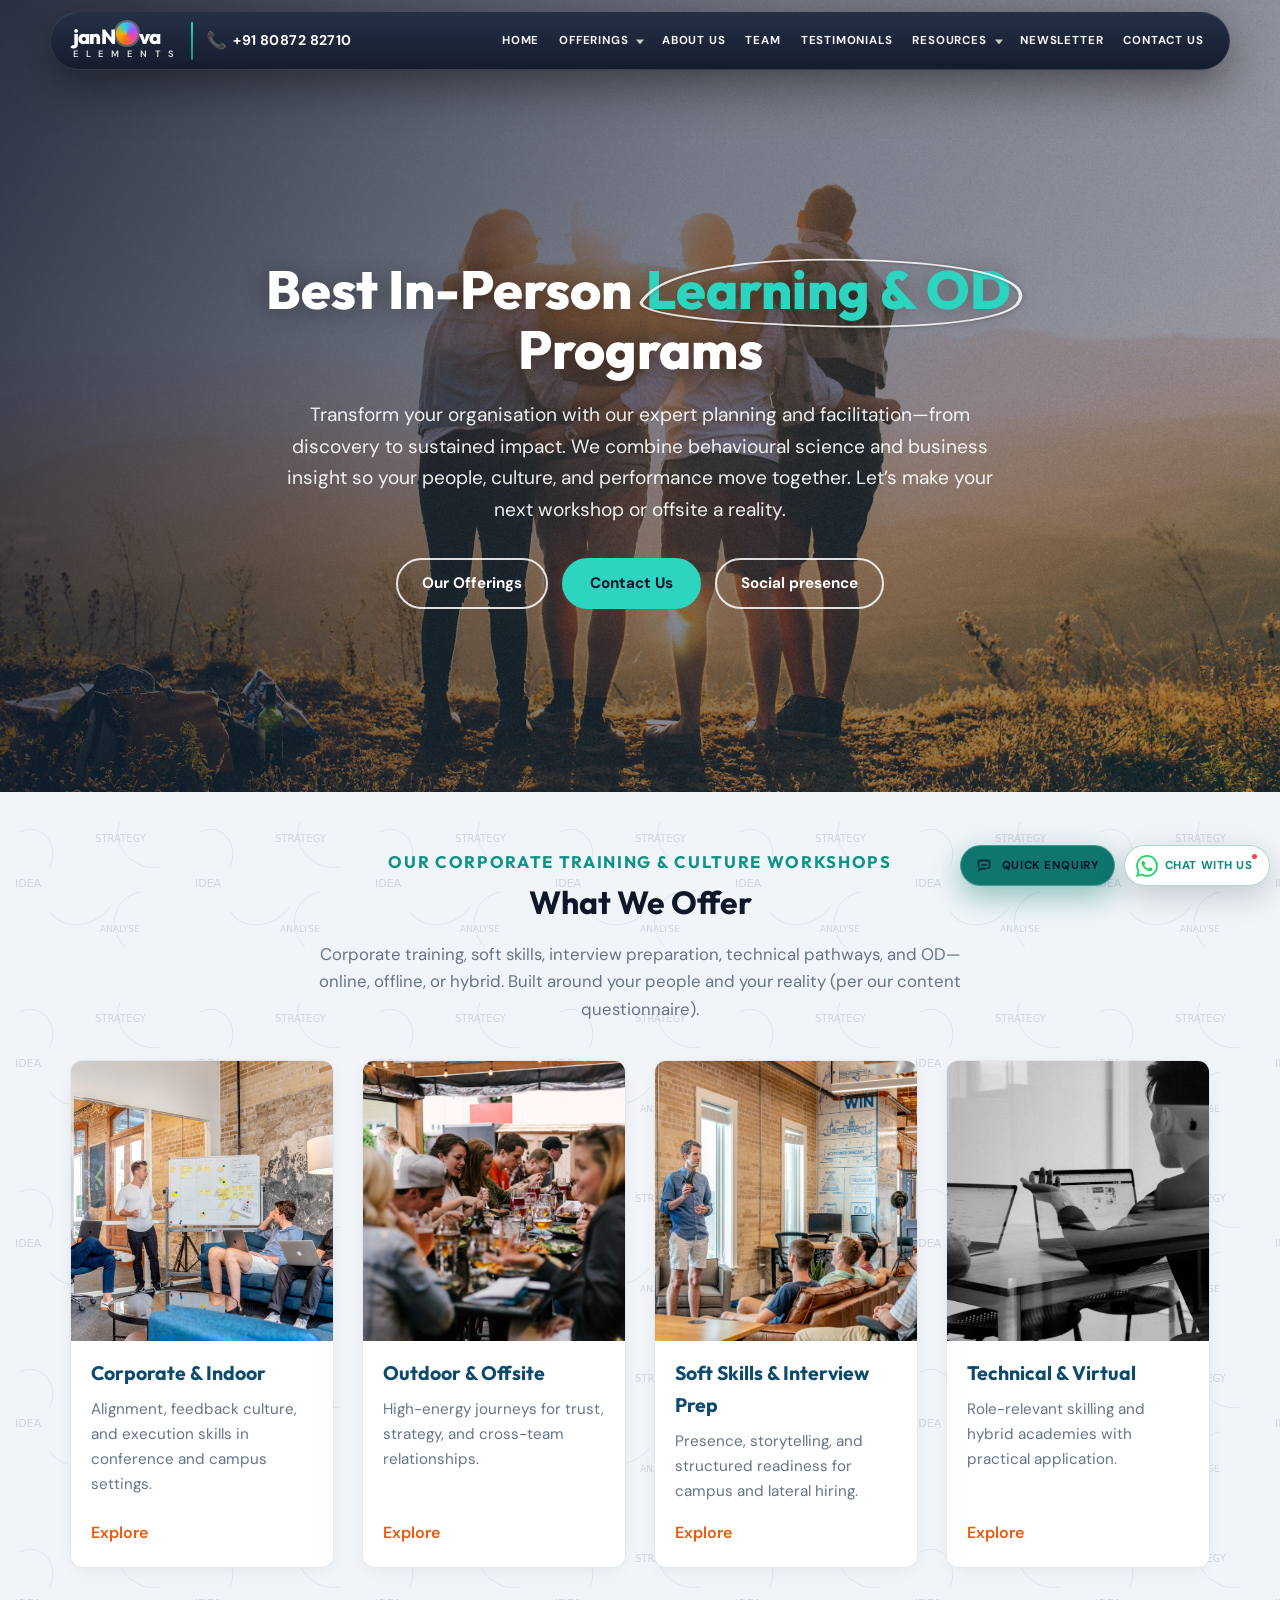
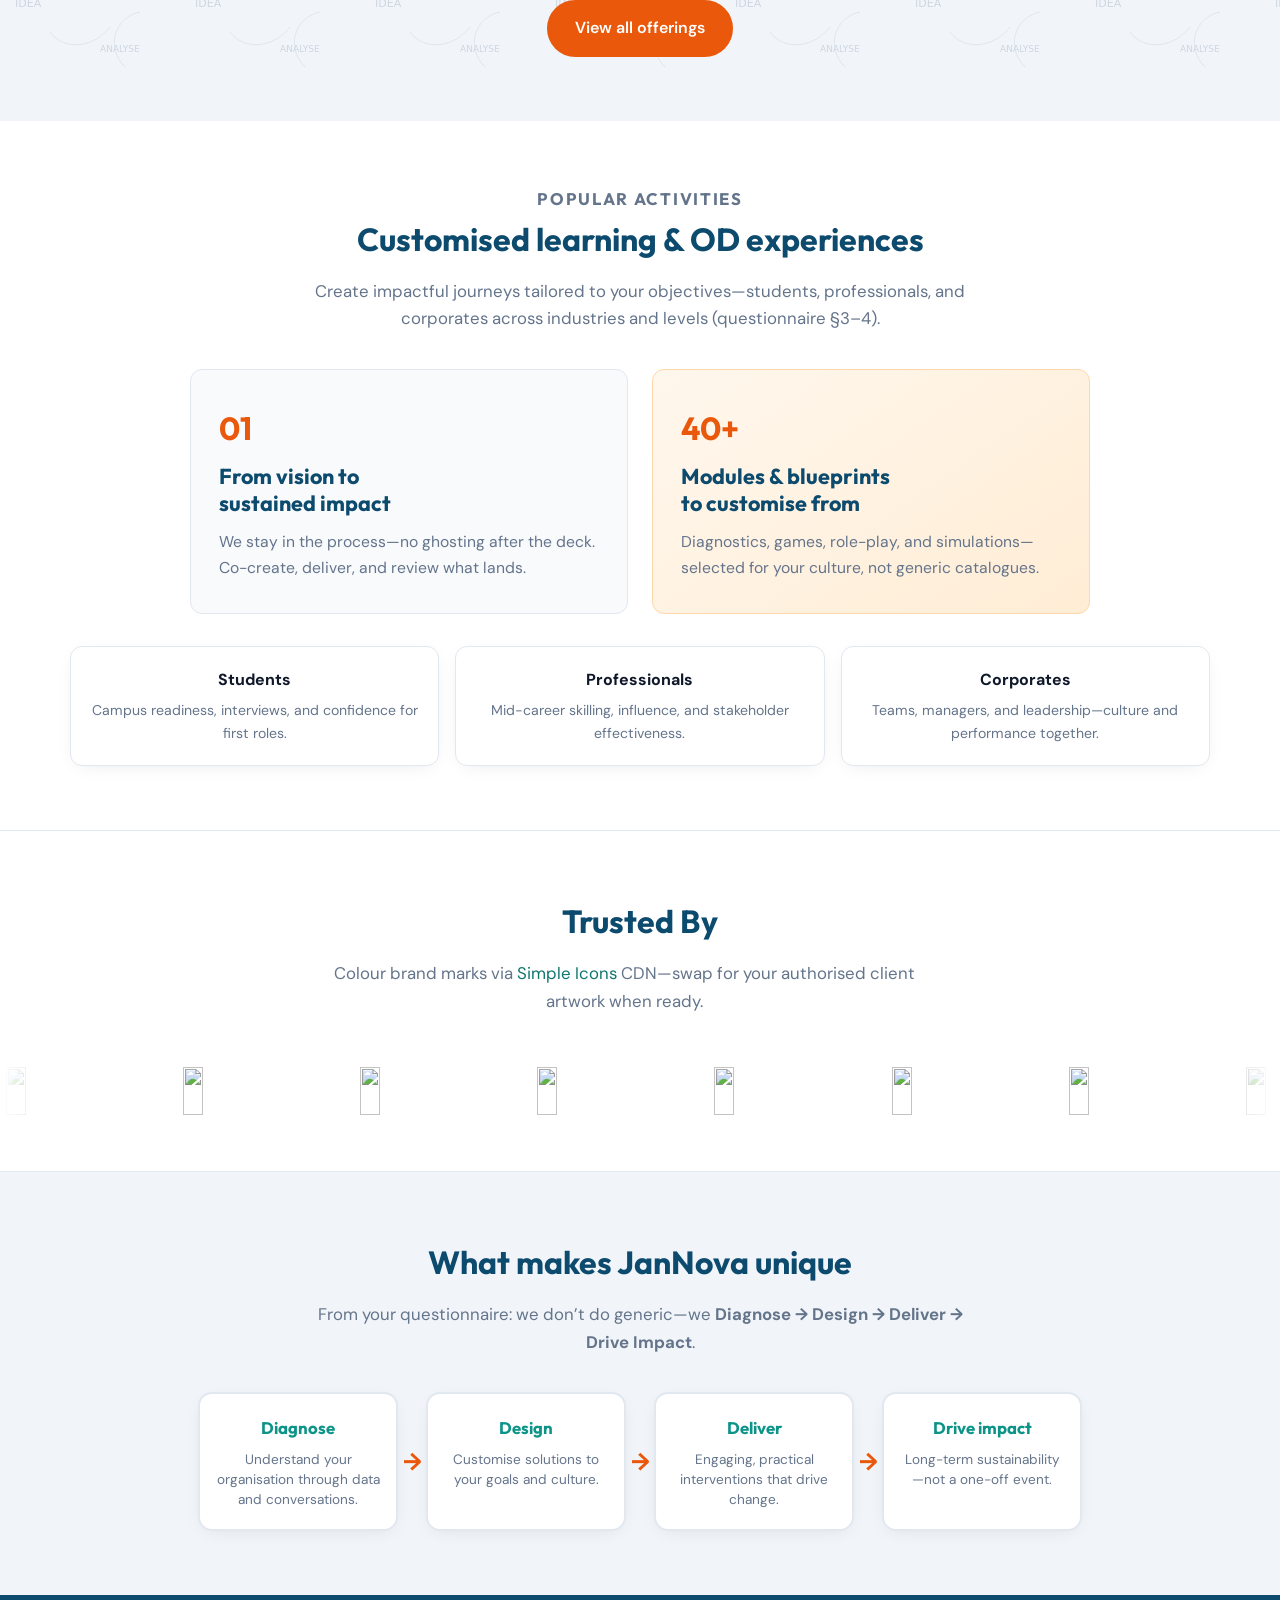
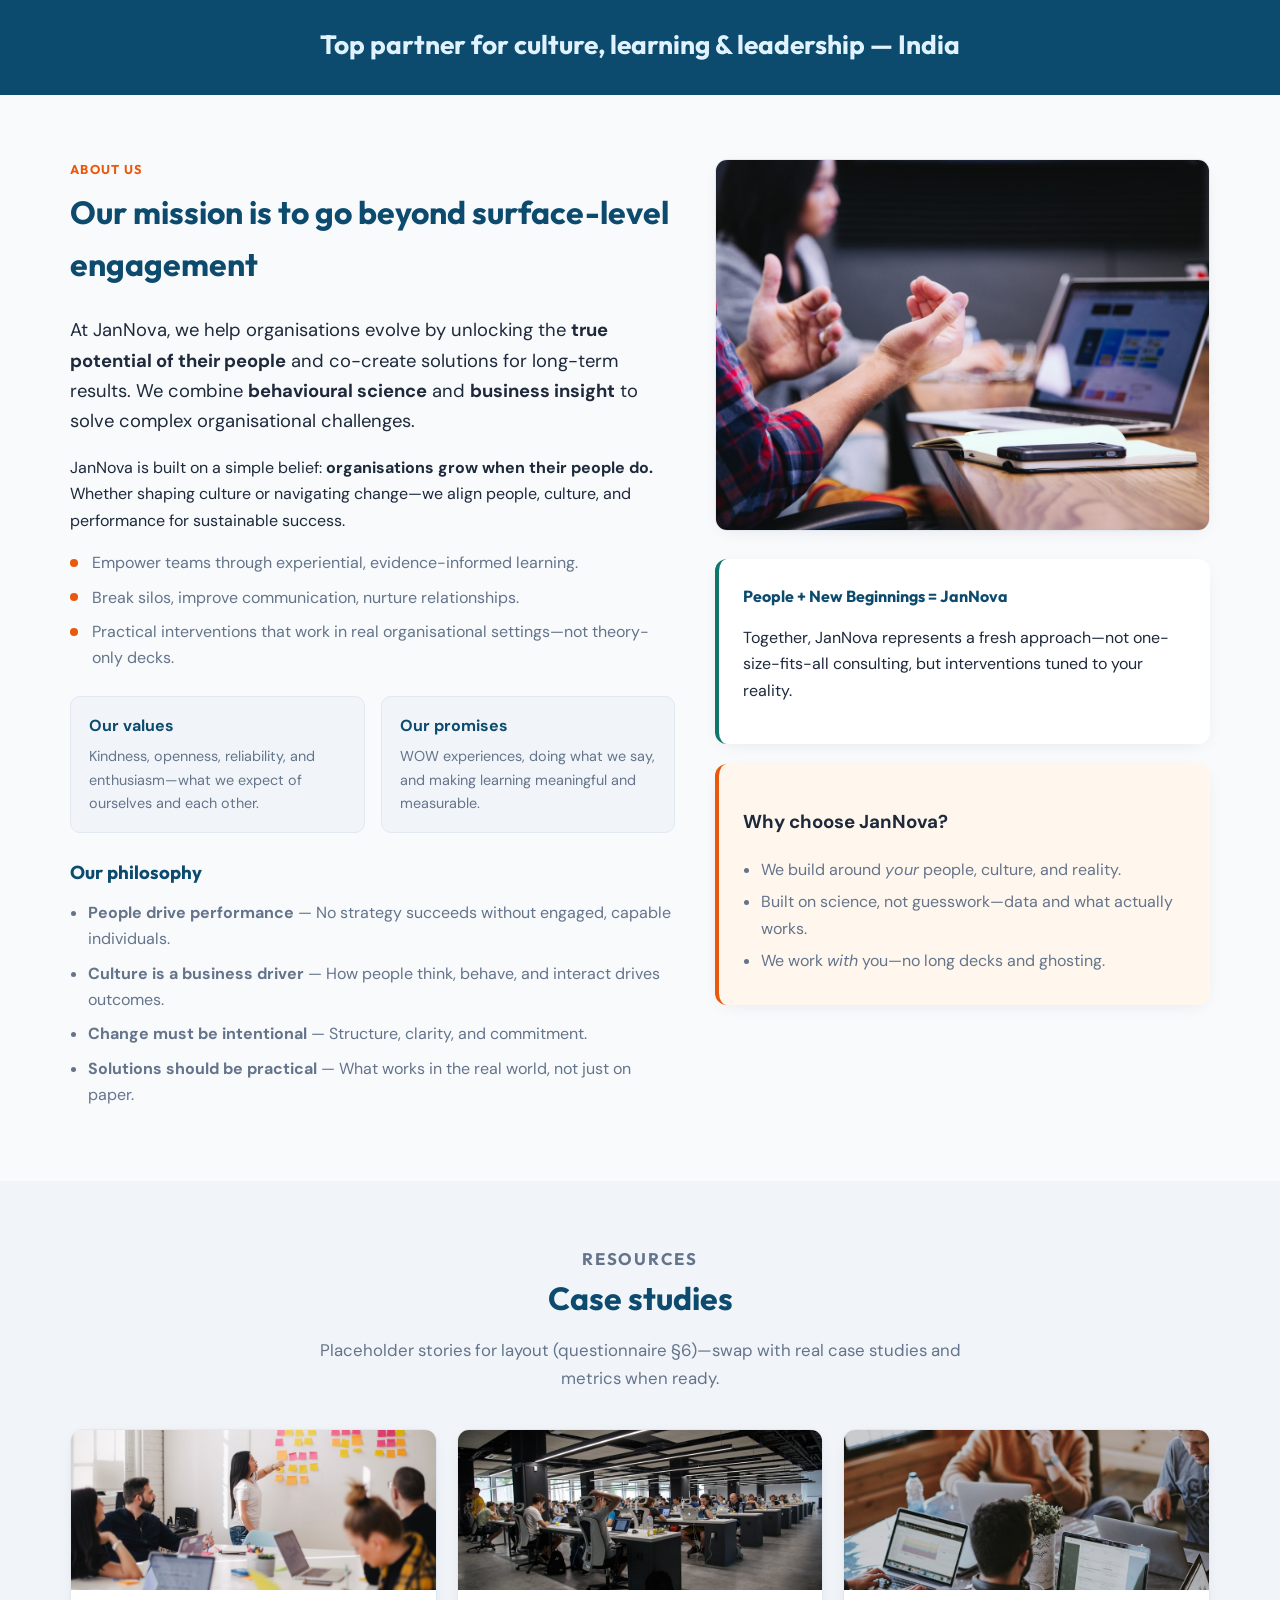
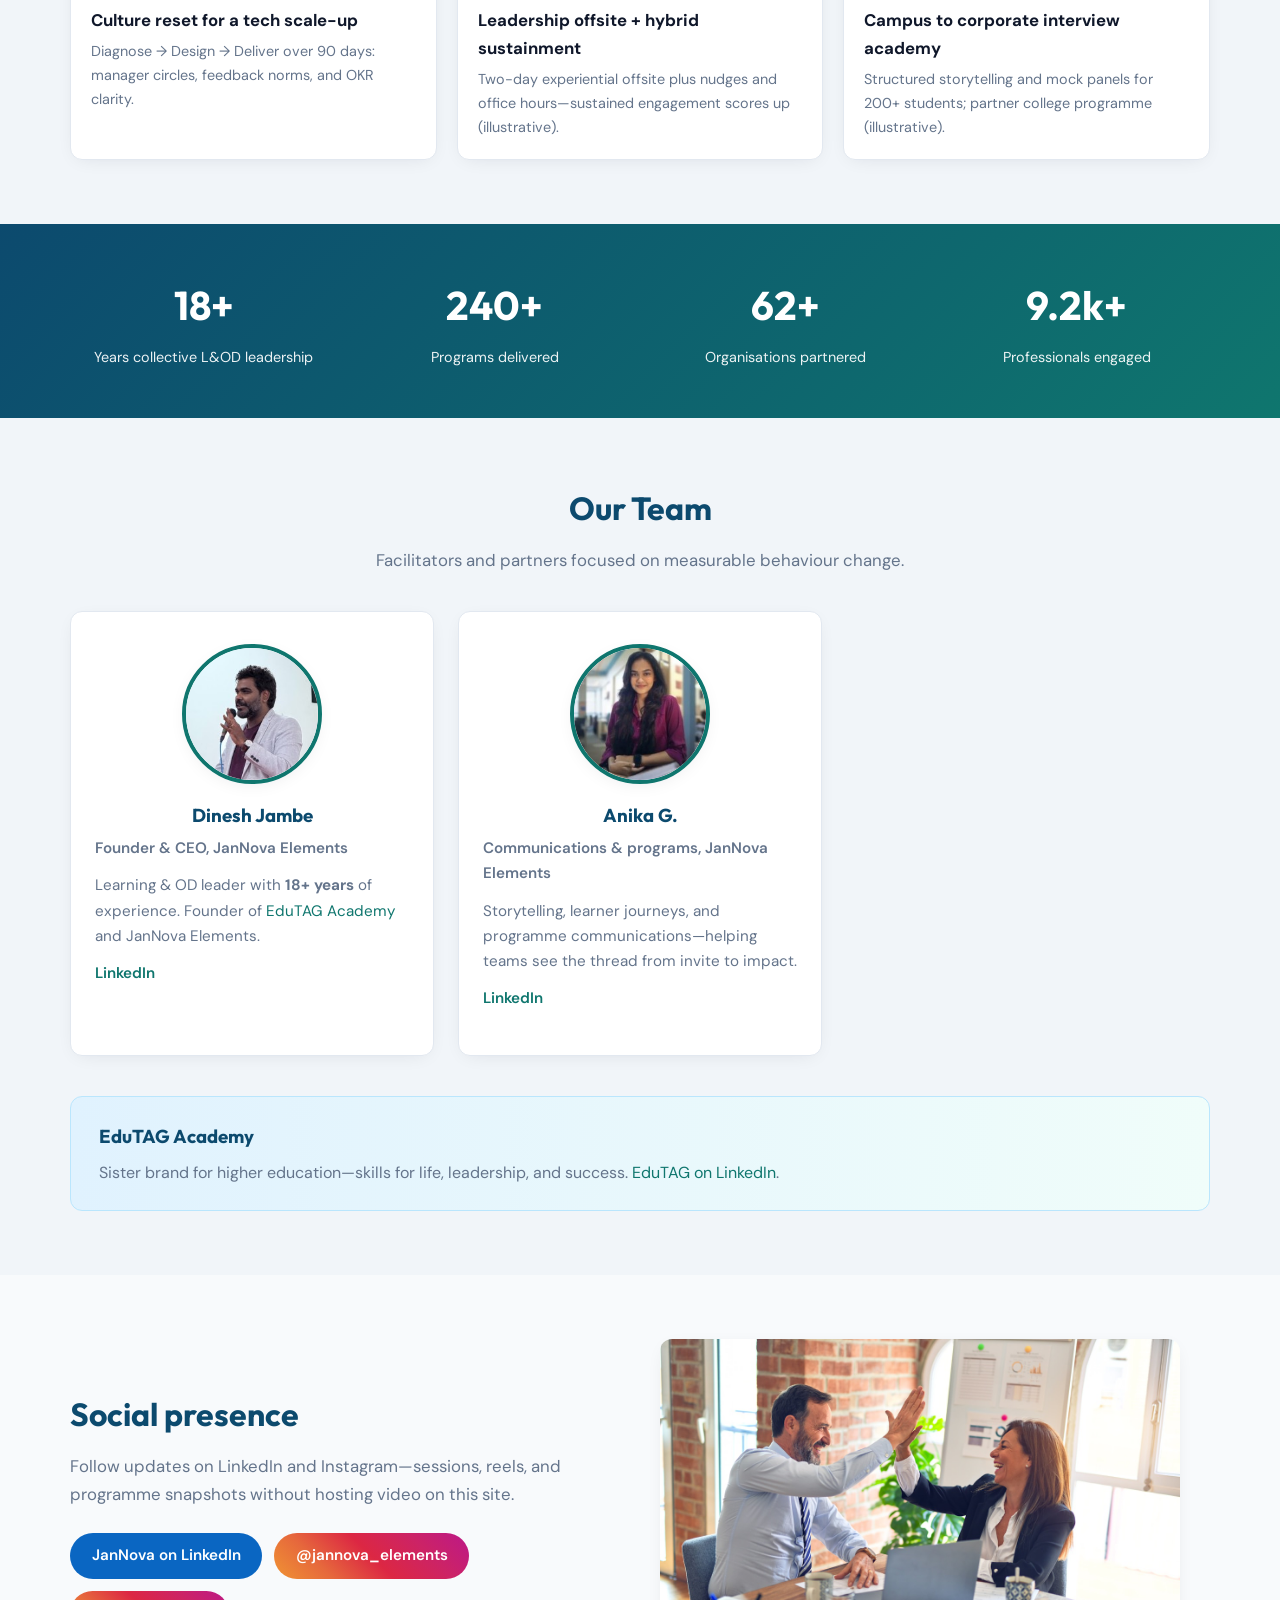
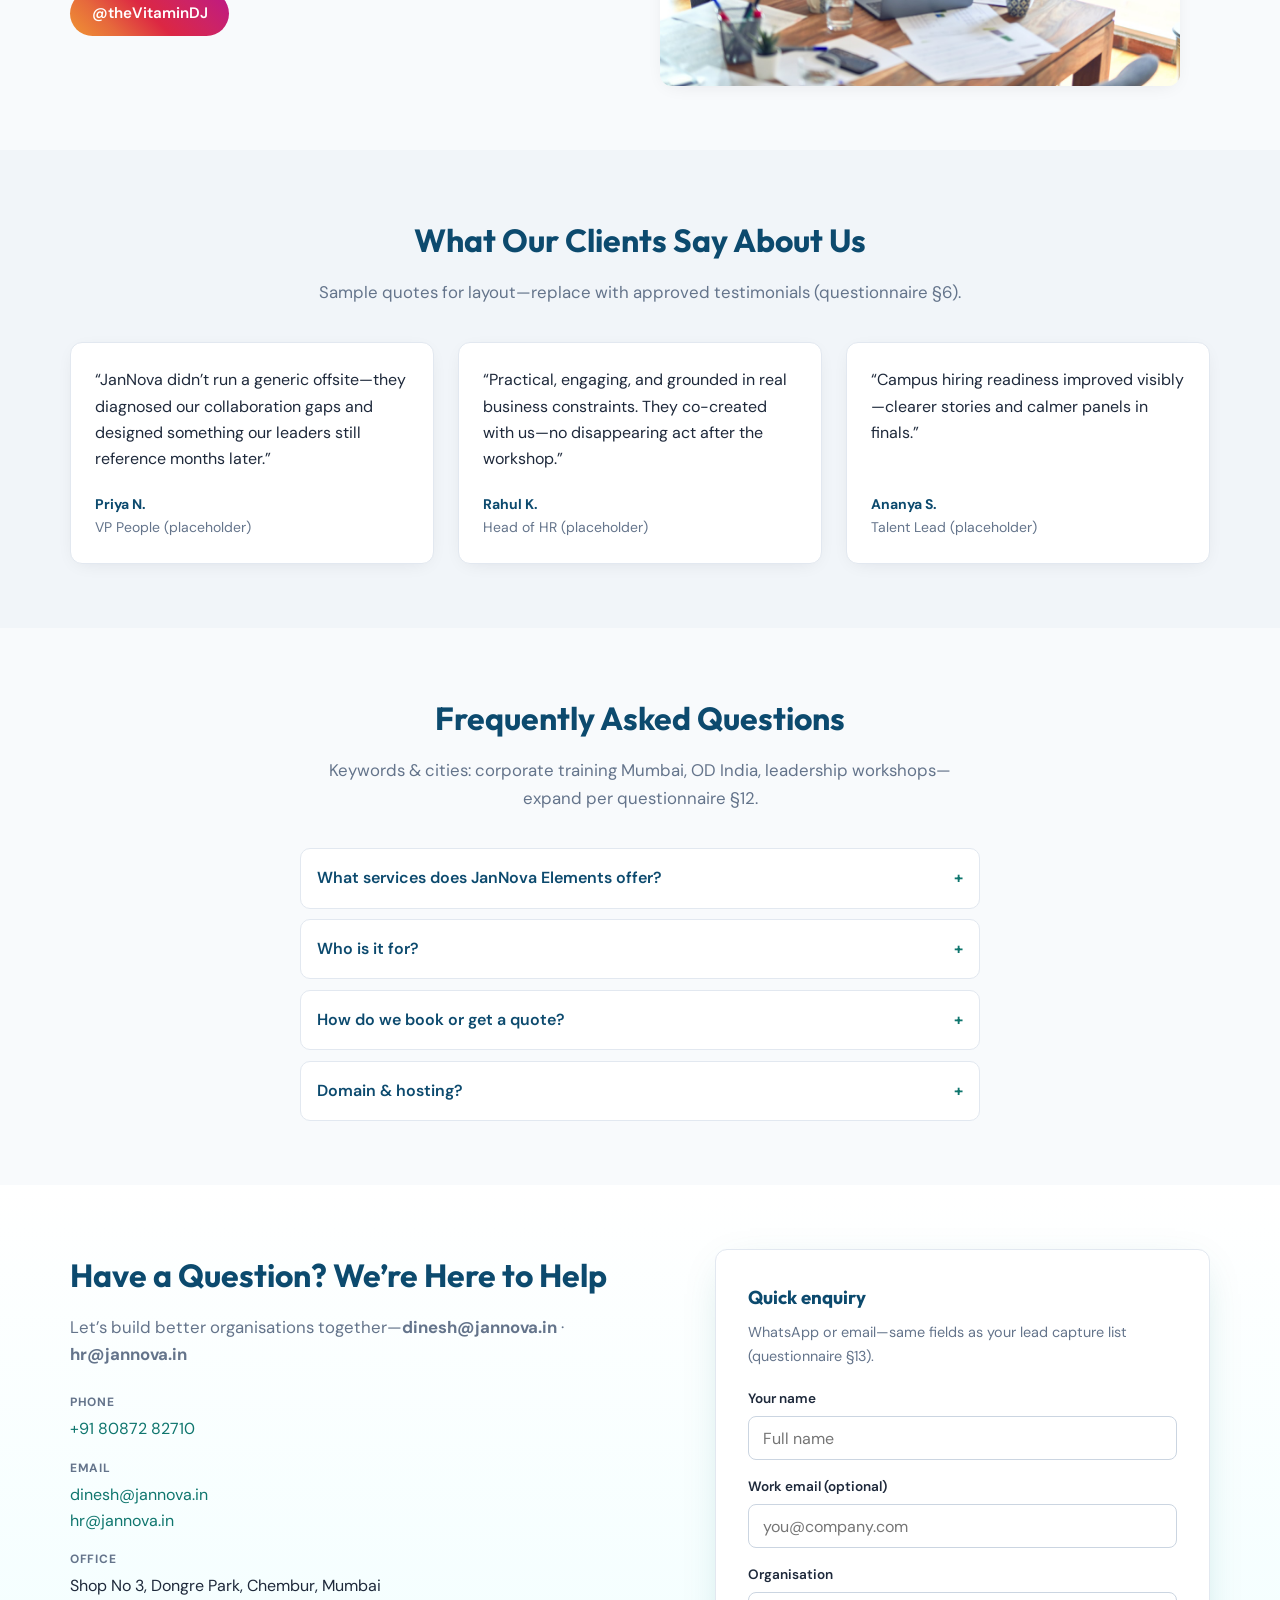
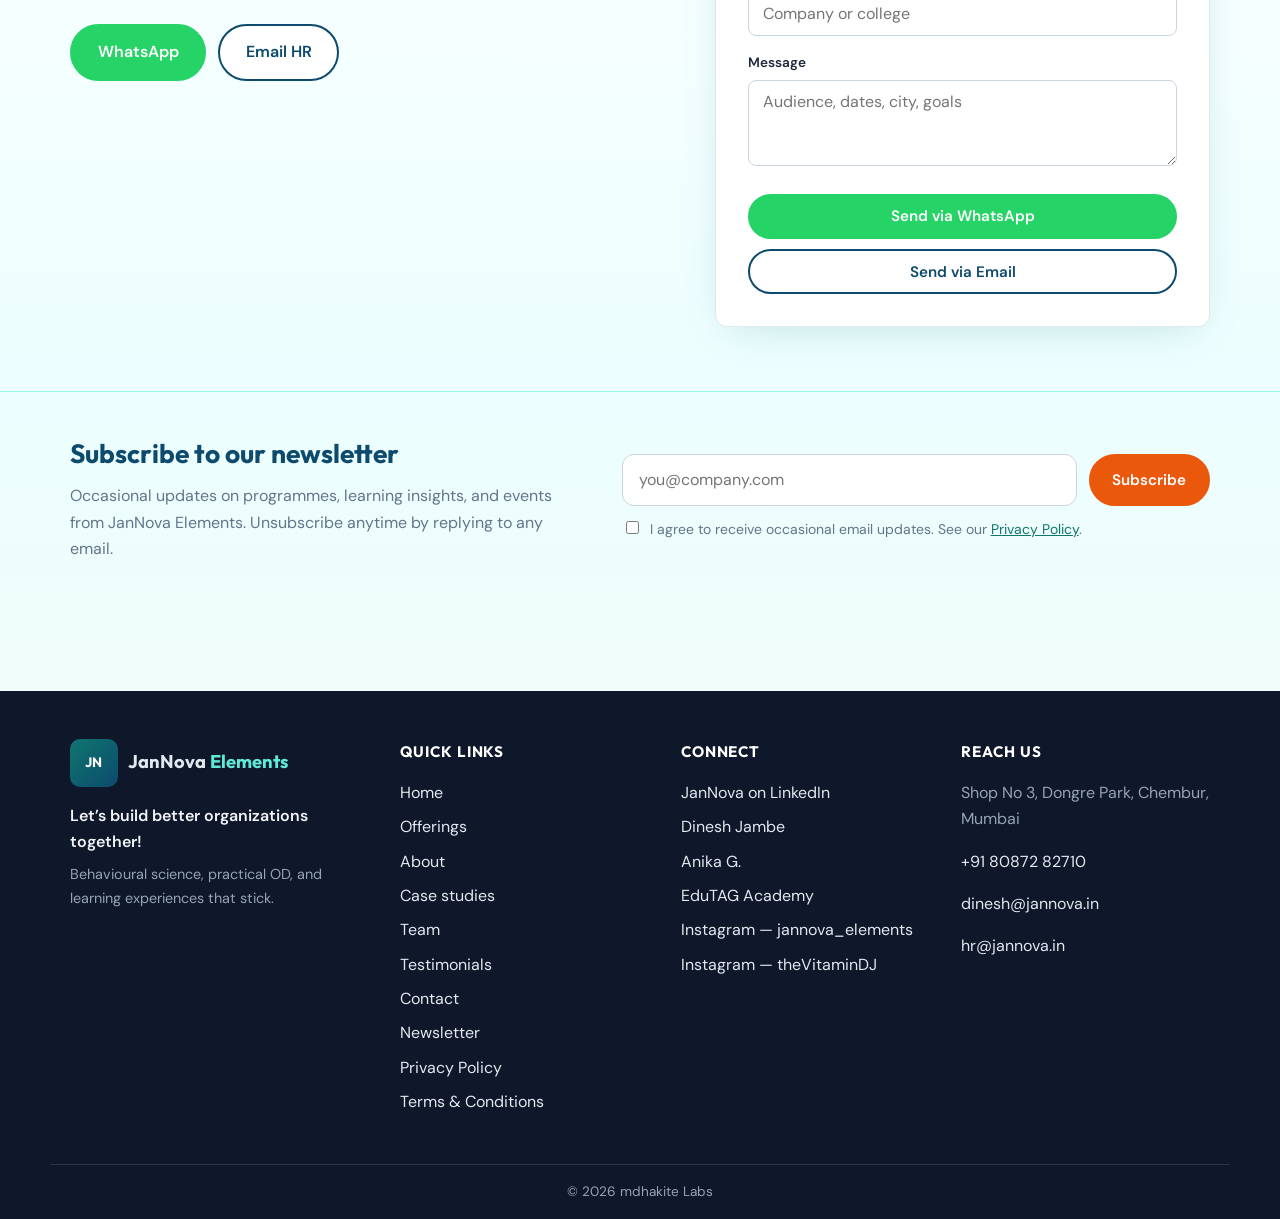
==== commit 37f4638f: "Add newsletter signup with Google Forms integration. Visible section above footer, nav links, and co" ====
--- a/index.html
+++ b/index.html
@@ -61,9 +61,11 @@
                 <li><a href="#case-studies">Case Studies</a></li>
               </ul>
             </li>
+            <li><a href="index.html#newsletter">Newsletter</a></li>
             <li><a href="index.html#contact">Contact Us</a></li>
           </ul>
           <div class="nav-drawer__footer">
+            <a class="nav-drawer__cta nav-drawer__cta--enquiry" href="#newsletter">Subscribe</a>
             <a class="nav-drawer__cta nav-drawer__cta--enquiry" href="#contact">Quick Enquiry</a>
             <a class="nav-drawer__cta nav-drawer__cta--wa" href="https://wa.me/918087282710" target="_blank" rel="noopener noreferrer">Chat With Us</a>
           </div>
@@ -400,15 +402,6 @@
             <p class="card__role">Founder &amp; CEO, JanNova Elements</p>
             <p>Learning &amp; OD leader with <strong>18+ years</strong> of experience. Founder of <a href="https://www.linkedin.com/company/edutag-academy/" target="_blank" rel="noopener noreferrer">EduTAG Academy</a> and JanNova Elements.</p>
             <p><a href="https://www.linkedin.com/in/dinesh-trainer-facilitator/" target="_blank" rel="noopener noreferrer" class="inline-link">LinkedIn</a></p>
-          </article>
-          <article class="card card--person">
-            <div class="card__person-photo">
-              <img src="images/team/ishitta.jpg" alt="Ishitta Sagar Chiluka" width="200" height="200" loading="lazy">
-            </div>
-            <h3>Ishitta Sagar Chiluka</h3>
-            <p class="card__role">Business Head — India &amp; UAE, JanNova Elements</p>
-            <p>Corporate and academic training leader—program design, facilitation, and industry-aligned learning pathways.</p>
-            <p><a href="https://www.linkedin.com/in/ishitta-training-business/" target="_blank" rel="noopener noreferrer" class="inline-link">LinkedIn</a></p>
           </article>
           <article class="card card--person">
             <div class="card__person-photo">
@@ -545,6 +538,29 @@
         </div>
       </div>
     </section>
+
+    <section class="newsletter-band" id="newsletter" aria-labelledby="newsletter-heading">
+      <div class="container newsletter-band__inner">
+        <div class="newsletter-band__copy">
+          <h2 id="newsletter-heading">Subscribe to our newsletter</h2>
+          <p>Occasional updates on programmes, learning insights, and events from JanNova Elements. Unsubscribe anytime by replying to any email.</p>
+        </div>
+        <form class="newsletter-form" id="newsletterForm" action="#" method="post" novalidate>
+          <input type="text" class="newsletter-form__honeypot" id="newsletterHoneypot" name="website" tabindex="-1" autocomplete="off" aria-hidden="true">
+          <div class="newsletter-form__row">
+            <label class="visually-hidden" for="newsletterEmail">Email address</label>
+            <input type="email" id="newsletterEmail" name="email" required autocomplete="email" placeholder="you@company.com" inputmode="email">
+            <button type="submit" class="btn btn--primary" id="newsletterSubmit">Subscribe</button>
+          </div>
+          <label class="newsletter-form__consent">
+            <input type="checkbox" id="newsletterConsent" name="consent" required value="yes">
+            <span>I agree to receive occasional email updates. See our <a href="privacy.html">Privacy Policy</a>.</span>
+          </label>
+          <p class="newsletter-form__status newsletter-form__status--success" id="newsletterSuccess" role="status" aria-live="polite" hidden>Thank you — you're on the list.</p>
+          <p class="newsletter-form__status newsletter-form__status--error" id="newsletterError" role="alert" aria-live="assertive" hidden></p>
+        </form>
+      </div>
+    </section>
   </main>
 
   <footer class="site-footer">
@@ -567,6 +583,7 @@
           <li><a href="index.html#team">Team</a></li>
           <li><a href="index.html#testimonials">Testimonials</a></li>
           <li><a href="index.html#contact">Contact</a></li>
+          <li><a href="index.html#newsletter">Newsletter</a></li>
           <li><a href="privacy.html">Privacy Policy</a></li>
           <li><a href="terms.html">Terms &amp; Conditions</a></li>
         </ul>
@@ -576,7 +593,6 @@
         <ul class="footer-links">
           <li><a href="https://www.linkedin.com/company/jannova-elements/" target="_blank" rel="noopener noreferrer">JanNova on LinkedIn</a></li>
           <li><a href="https://www.linkedin.com/in/dinesh-trainer-facilitator/" target="_blank" rel="noopener noreferrer">Dinesh Jambe</a></li>
-          <li><a href="https://www.linkedin.com/in/ishitta-training-business/" target="_blank" rel="noopener noreferrer">Ishitta Sagar Chiluka</a></li>
           <li><a href="https://www.linkedin.com/in/anikag01/" target="_blank" rel="noopener noreferrer">Anika G.</a></li>
           <li><a href="https://www.linkedin.com/company/edutag-academy/" target="_blank" rel="noopener noreferrer">EduTAG Academy</a></li>
           <li><a href="https://www.instagram.com/jannova_elements/" target="_blank" rel="noopener noreferrer">Instagram — jannova_elements</a></li>
@@ -611,6 +627,8 @@
     </a>
   </div>
 
+  <script src="js/newsletter-config.js"></script>
+  <script src="js/newsletter.js" defer></script>
   <script src="js/main.js" defer></script>
 </body>
 </html>
--- a/css/styles.css
+++ b/css/styles.css
@@ -1381,6 +1381,116 @@
   border-color: var(--color-primary);
 }
 
+/* Newsletter (Google Form backend) */
+.newsletter-band {
+  background: linear-gradient(180deg, #ecfeff 0%, #f0fdfa 100%);
+  border-top: 1px solid #99f6e4;
+  padding: 2.5rem 0;
+  scroll-margin-top: 6.5rem;
+}
+
+.page--korelate-nav .newsletter-band {
+  padding-bottom: calc(2.5rem + 5.5rem);
+}
+
+.newsletter-band__inner {
+  display: grid;
+  gap: 1.25rem;
+  align-items: start;
+}
+
+.newsletter-band__copy h2 {
+  font-family: var(--font-display);
+  font-size: clamp(1.35rem, 2.5vw, 1.65rem);
+  margin: 0 0 0.5rem;
+  color: var(--color-header);
+}
+
+.newsletter-band__copy p {
+  margin: 0;
+  color: var(--color-muted);
+  max-width: 36rem;
+}
+
+.newsletter-form__row {
+  display: flex;
+  flex-wrap: wrap;
+  gap: 0.75rem;
+  align-items: stretch;
+}
+
+.newsletter-form__row input[type="email"] {
+  flex: 1 1 12rem;
+  min-width: 0;
+  margin: 0;
+  padding: 0.75rem 1rem;
+  border: 1px solid #cbd5e1;
+  border-radius: var(--radius);
+  font: inherit;
+  background: var(--color-surface);
+}
+
+.newsletter-form__row input[type="email"]:focus {
+  outline: 2px solid var(--color-primary);
+  outline-offset: 1px;
+  border-color: var(--color-primary);
+}
+
+.newsletter-form__consent {
+  display: flex;
+  gap: 0.5rem;
+  align-items: flex-start;
+  margin: 0.75rem 0 0;
+  font-size: 0.875rem;
+  color: var(--color-muted);
+  cursor: pointer;
+}
+
+.newsletter-form__consent input {
+  margin-top: 0.2rem;
+  flex-shrink: 0;
+}
+
+.newsletter-form__consent a {
+  text-decoration: underline;
+}
+
+.newsletter-form__honeypot {
+  position: absolute;
+  left: -9999px;
+  width: 1px;
+  height: 1px;
+  opacity: 0;
+  pointer-events: none;
+}
+
+.newsletter-form__status {
+  margin: 0.75rem 0 0;
+  font-size: 0.95rem;
+}
+
+.newsletter-form__status--success {
+  color: var(--color-primary-dark);
+  font-weight: 600;
+}
+
+.newsletter-form__status--error {
+  color: #b91c1c;
+}
+
+.newsletter-form--done .newsletter-form__row,
+.newsletter-form--done .newsletter-form__consent {
+  display: none;
+}
+
+@media (min-width: 768px) {
+  .newsletter-band__inner {
+    grid-template-columns: 1fr 1.15fr;
+    gap: 2.5rem;
+    align-items: center;
+  }
+}
+
 /* Footer */
 .site-footer {
   background: #0f172a;
